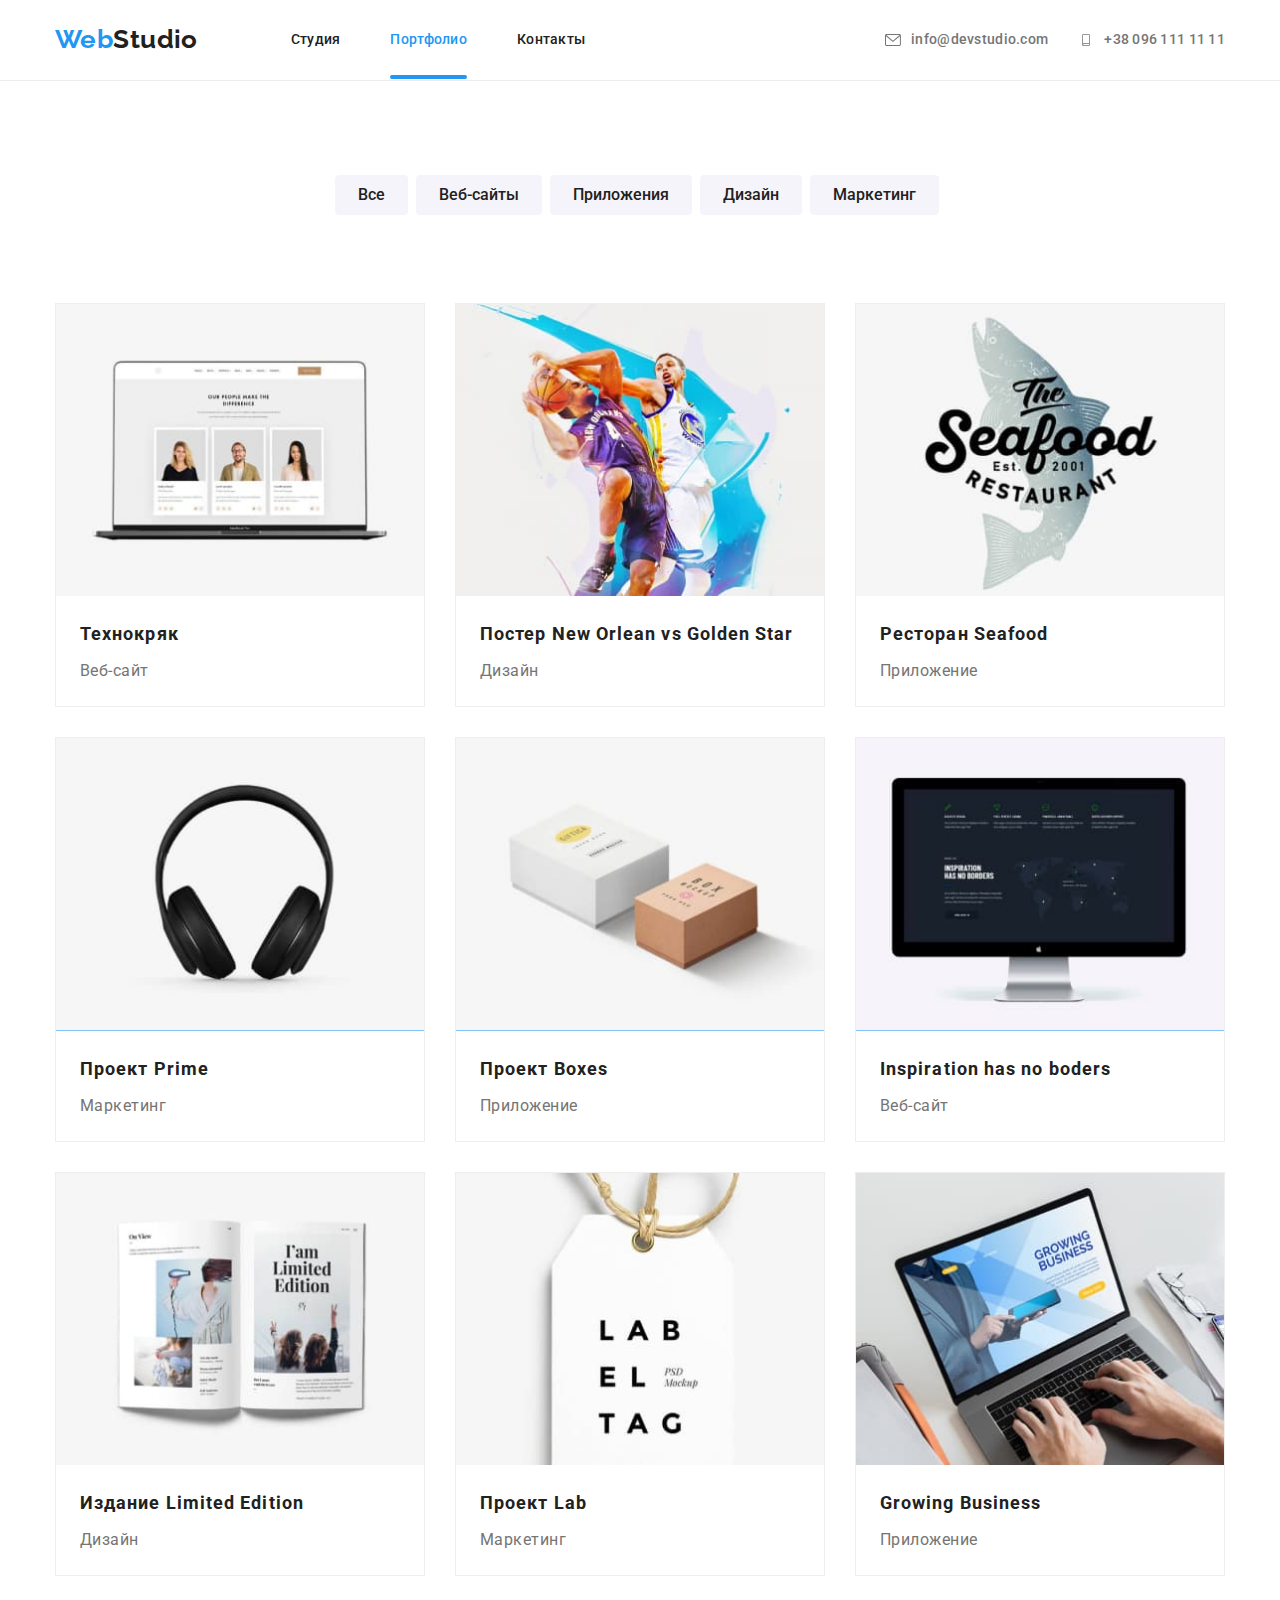
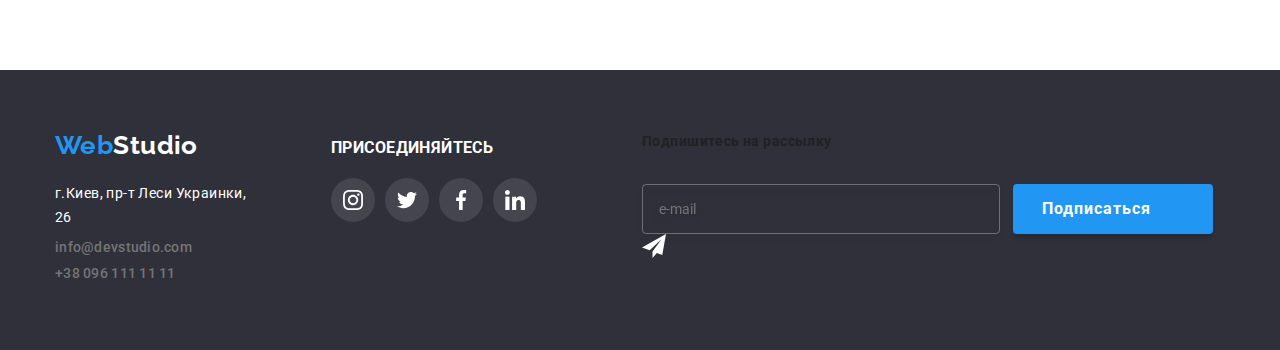
==== portfolio.html @ e8b5f291 "clone hw6" ====
<!DOCTYPE html>
<html lang="en">
<head>
    <meta charset="UTF-8">
    <meta http-equiv="X-UA-Compatible" content="IE=edge">
    <meta name="viewport" content="width=device-width, initial-scale=1.0">
    <title>Portfolio</title>
    <link rel="preconnect" href="https://fonts.gstatic.com">
    <link href="https://fonts.googleapis.com/css2?family=Raleway:wght@700&family=Roboto:wght@400;500;700&display=swap" rel="stylesheet">
    <link rel="stylesheet" href="https://cdnjs.cloudflare.com/ajax/libs/modern-normalize/1.0.0/modern-normalize.min.css">
    <link rel="stylesheet" href="https://cdnjs.cloudflare.com/ajax/libs/animate.css/4.1.1/animate.min.css" />
    <link rel="stylesheet" href="./css/main.css">
</head>
<body>
<header>
    <div class="container header">
        <nav class="header-nav">
            <a href="./index.html" class="logo black">
                <span class="blue">Web</span>Studio
            </a>
            <ul class="page-ref">
                <li>
                    <a href="./index.html" class="page">Студия</a>
                </li>
                <li>
                    <a href="./portfolio.html" class="active page">Портфолио</a>
                </li>
                <li>
                    <a href="/contact" class="page">Контакты</a>
                </li>
            </ul>
        </nav>
        <ul class="contacts">
            <li>
                <a href="mailto:info@devstudio.com" class="mail">
                    <svg class="svg-icon" width="16" height="12">
                        <use href="./images/sprite.svg#icon-envelope"></use>
                    </svg>info@devstudio.com</a>
            </li>
            <li>
                <a href="tel:+380961111111" class="mobile">
                    <svg class="svg-icon" width="10" height="16">
                        <use href="./images/sprite.svg#icon-smartphone"></use>
                    </svg>+38 096 111 11 11</a>
            </li>
        </ul>
    </div>
</header>
<main>
    <section class="portfolio">
        <div class="container">
            <h2 class="visually-hidden">Проекты</h2>
            <ul class="filter-panel">
                <li>
                    <button type="button" class="filter-button">
                        Все
                    </button>
                </li>
                <li>
                    <button type="button" class="filter-button">
                        Веб-сайты
                    </button>
                </li>
                <li>
                    <button type="button" class="filter-button">
                        Приложения
                    </button>
                </li>
                <li>
                    <button type="button" class="filter-button">
                        Дизайн
                    </button>
                </li>
                <li>
                    <button type="button" class="filter-button">
                        Маркетинг
                    </button>
                </li>
            </ul>
            <ul class="projects-list">
                <li class="project-item">
                    <a href="#" class="project-link">
                        <div class="board-hidden">
                            <img src="./images/portfolio-1.jpg" alt="Веб-сайт" width="370">
                            <p class="overlay-block">Технокряк это современная площадка распространения коронавируса. Компании используют эту
                            платформу для цифрового шпионажа и атак на защищённые сервера конкурентов.</p>
                        </div>
                        <h3 class="projects-list-title">Технокряк</h3>
                        <p class="projects-list-type">Веб-сайт</p>
                    </a>
                </li>
                <li class="project-item">
                    <a href="#" class="project-link">
                        <div class="board-hidden">
                            <img src="./images/portfolio-2.jpg" alt="Дизайн" width="370">
                            <p class="overlay-block">Технокряк это современная площадка распространения коронавируса. Компании используют эту 
                            платформу для цифрового шпионажа и атак на защищённые сервера конкурентов.</p>                            
                        </div>
                        <h3 class="projects-list-title">Постер New Orlean vs Golden Star</h3>
                        <p class="projects-list-type">Дизайн</p>
                    </a>
                </li>
                <li class="project-item">
                    <a href="#" class="project-link">
                        <div class="board-hidden">
                            <img src="./images/portfolio-3.jpg" alt="Приложение" width="370">
                            <p class="overlay-block">Технокряк это современная площадка распространения коронавируса. Компании используют эту
                            платформу для цифрового шпионажа и атак на защищённые сервера конкурентов.</p>
                        </div>
                        <h3 class="projects-list-title">Ресторан Seafood</h3>
                        <p class="projects-list-type">Приложение</p>
                    </a>
                </li>
                <li class="project-item">
                    <a href="#" class="project-link">
                        <div class="board-hidden">
                            <img src="./images/portfolio-4.jpg" alt="Маркетинг" width="370">
                            <p class="overlay-block">Технокряк это современная площадка распространения коронавируса. Компании используют эту
                            платформу для цифрового шпионажа и атак на защищённые сервера конкурентов.</p>
                        </div>
                        <h3 class="projects-list-title">Проект Prime</h3>
                        <p class="projects-list-type">Маркетинг</p>
                    </a>
                </li>
                <li class="project-item">
                    <a href="#" class="project-link">
                        <div class="board-hidden">
                            <img src="./images/portfolio-5.jpg" alt="Приложение" width="370">
                            <p class="overlay-block">Технокряк это современная площадка распространения коронавируса. Компании используют эту
                             платформу для цифрового шпионажа и атак на защищённые сервера конкурентов.</p>
                        </div>
                        <h3 class="projects-list-title">Проект Boxes</h3>
                        <p class="projects-list-type">Приложение</p>
                    </a>
                </li> 
                <li class="project-item">
                    <a href="#" class="project-link">
                        <div class="board-hidden">
                            <img src="./images/portfolio-6.jpg" alt="Веб-сайт" width="370">
                            <p class="overlay-block">Технокряк это современная площадка распространения коронавируса. Компании используют эту
                            платформу для цифрового шпионажа и атак на защищённые сервера конкурентов.</p>                                
                        </div>
                        <h3 class="projects-list-title">Inspiration has no boders</h3>
                        <p class="projects-list-type">Веб-сайт</p>
                    </a>
                </li>
                <li class="project-item">
                    <a href="#" class="project-link">
                        <div class="board-hidden">
                            <img src="./images/portfolio-7.jpg" alt="Дизайн" width="370">
                            <p class="overlay-block">Технокряк это современная площадка распространения коронавируса. Компании используют эту
                            платформу для цифрового шпионажа и атак на защищённые сервера конкурентов.</p>                                
                        </div>
                        <h3 class="projects-list-title">Издание Limited Edition</h3>
                        <p class="projects-list-type">Дизайн</p>
                    </a>
                </li>
                <li class="project-item">
                    <a href="#" class="project-link">
                        <div class="board-hidden">
                            <img src="./images/portfolio-8.jpg" alt="Маркетинг" width="370">
                            <p class="overlay-block">Технокряк это современная площадка распространения коронавируса. Компании используют эту
                            платформу для цифрового шпионажа и атак на защищённые сервера конкурентов.</p>                                
                        </div>
                        <h3 class="projects-list-title">Проект Lab</h3>
                        <p class="projects-list-type">Маркетинг</p>
                    </a>
                </li>
                <li class="project-item">
                    <a href="#" class="project-link">
                        <div class="board-hidden">
                            <img src="./images/portfolio-9.jpg" alt="Приложение" width="370">
                            <p class="overlay-block">Технокряк это современная площадка распространения коронавируса. Компании используют эту
                            платформу для цифрового шпионажа и атак на защищённые сервера конкурентов.</p>
                        </div>
                        <h3 class="projects-list-title">Growing Business</h3>
                        <p class="projects-list-type">Приложение</p>
                    </a>
                </li>
            </ul>
        </div>
    </section>
</main>
<!--добро пожаловать в подвал-->
<footer class="footer">
    <div class="container footer-flex">
        <div>
            <a class="logo white" href="./index.html">
                <span class="blue">Web</span><span>Studio</span>
            </a>
            <address class="address">
                <p>г.Киев, пр-т Леси Украинки, 26</p>
            </address>
            <ul class="footer-contacts">
                <li>
                    <a href="mailto:info@devstudio.com" class="mail">info@devstudio.com</a>
                </li>
                <li>
                    <a href="tel:+380961111111" class="mobile">+38 096 111 11 11</a>
                </li>
            </ul>
        </div>
        <div class="connect">
            <h3>Присоединяйтесь</h3>
            <ul class="footer-social-link">
                <li class="social-link">
                    <a href="#" class="icon">
                        <svg width="20px" height="20px">
                            <use href="./images/sprite.svg#icon-instagram"></use>
                        </svg>
                    </a>
                </li>
                <li class="social-link">
                    <a href="#" class="icon">
                        <svg width="20px" height="20px">
                            <use href="./images/sprite.svg#icon-twitter"></use>
                        </svg>
                    </a>
                </li>
                <li class="social-link">
                    <a href="#" class="icon">
                        <svg width="20px" height="20px">
                            <use href="./images/sprite.svg#icon-facebook"></use>
                        </svg>
                    </a>
                </li>
                <li class="social-link">
                    <a href="#" class="icon">
                        <svg width="20px" height="20px">
                            <use href="./images/sprite.svg#icon-linkedin"></use>
                        </svg>
                    </a>
                </li>
            </ul>
        </div>
        <div class="subscribe">
            <b>Подпишитесь на рассылку</b>
            <form action="#" class="footer-subscribe">
                <input type="email" class="mail-footer-input" name="subscription" placeholder="e-mail">
                <button type="submit" class="button mail-footer-btn">Подписаться</button>
                <svg class="plane-icon" width="24" height="24">
                    <use href="./images/sprite.svg#icon-plane"></use>
                </svg>
            </form>
        </div>
    </div>
</footer>
</body>
</html>
---- css/main.css ----
/* Применяем кастомную переменную */
:root {
  --primary-font-color: #212121;
  --secondary-font-color: #757575;
  --accent-color: #2196f3;
  --second-accent-color: #ffffff;
  --hero-background-color: #2f303a;
  --background-color: #f5f4fa;
  --occupation-color: rgba(47, 48, 58, 0.8);
  --secondary-backround-color: #2f303a;
  --card-shadow: 0px 2px 1px rgba(0, 0, 0, 0.2), 0px 1px 1px rgba(0, 0, 0, 0.14),
    0px 1px 3px rgba(0, 0, 0, 0.12);
  --overlay-background: rgba(33, 150, 243, 0.9);
  --trans-duration: 250ms;
  --cubik: cubic-bezier(0.4, 0, 0.2, 1);
  --modal-bgc: rgba(0, 0, 0, 0.2);
  --hidden-bgc: rgba(33, 150, 243, 0.9);
}
/* отображаем картинки блоками */
img {
  display: block;
  max-width: 100%;
  height: auto;
}
body {
  font-family: 'Roboto', sans-serif;
  font-weight: 400;
  letter-spacing: 0.03em;
  font-size: 14px;
  line-height: 1.71;
  color: var(--primary-font-color);
  margin: 0px;
}
/* Убираем точки элементов списка */
ul {
  list-style-type: none;
  padding: 0;
  margin: 0;
}
/* убираем подчеркивание ссылок */
a,
a:visited {
  text-decoration: none;
}
h1 {
  margin: 0;
  font-weight: 900;
  font-size: 44px;
  line-height: 1.36;
  letter-spacing: 0.06em;
  text-align: center;
  color: #ffffff;
  text-transform: uppercase;
}
/* задаём основные параметры которые не были унаследованны */
h2 {
  font-size: 36px;
  line-height: 1.16;
  font-weight: 700;
  text-align: center;
  margin: 0;
}
/* убераем маржин для заголовка 3 уровня */
h3 {
  margin: 0;
}
h3 p {
  font-style: normal;
  font-weight: normal;
  font-size: 14px;
  line-height: 1.7;
  color: var(--secondary-font-color);
  letter-spacing: 0.03em;
}
/* Прячем псевдо заголовки */
.visually-hidden {
  position: absolute !important;
  clip: rect(1px 1px 1px 1px); /* IE6, IE7 */
  clip: rect(1px, 1px, 1px, 1px);
  padding: 0 !important;
  border: 0 !important;
  height: 1px !important;
  width: 1px !important;
  overflow: hidden;
}
/* размер основного контейнера на всех секциях */
.container {
  width: 1200px;
  padding-left: 15px;
  padding-right: 15px;
  margin-left: auto;
  margin-right: auto;
}
header {
  border-bottom: 1px solid #ececec;
}
.header {
  display: flex;
  align-items: center;
}
.header-nav {
  display: flex;
  align-items: center;
}
.header-nav .page {
  position: relative;
  transition-timing-function: var(--cubik);
  transition-duration: var(--trans-duration);
}
.header-nav .active.page::after {
  content: '';
  position: absolute;
  background-color: var(--accent-color);
  width: 100%;
  height: 4px;
  border-radius: 2px;
  bottom: 0;
  left: 0;
}
.logo {
  font-family: 'Raleway', sans-serif;
  font-weight: 700;
  font-size: 26px;
  line-height: 1.19;
  padding-top: 24px;
  padding-bottom: 25px;
}
.black {
  color: var(--primary-font-color);
}
.white {
  color: var(--second-accent-color);
}
.blue {
  color: var(--accent-color);
}
.logo.black {
  margin-right: 93px;
}
.page-ref {
  display: flex;
}
.page-ref li:not(:last-child) {
  margin-right: 50px;
}
.page:focus {
  outline: none;
  color: var(--accent-color);
}
/* Нашим ссылкам задаём верхний и нижний отступ */
.page {
  color: var(--primary-font-color);
  padding-top: 32px;
  padding-bottom: 32px;
}
.page-ref,
a:visited {
  letter-spacing: 0.02em;
  line-height: 1.14;
  font-weight: 500;
}
/* меняем цвет ссылок и контактов при наведении курсора */
.page-ref a:hover,
.mail:hover,
.mobile:hover {
  color: var(--accent-color);
}
/* Располагаем информацию блока контактов горизонтально */
.contacts {
  display: flex;
  margin-left: auto;
}
.contacts li:last-child {
  margin-left: 30px;
}
.mail,
.mobile {
  display: flex;
  align-items: center;
  letter-spacing: 0.02em;
  line-height: 1.2;
  font-weight: 500;
  color: var(--secondary-font-color);
  transition-property: color;
  transition-timing-function: var(--cubik);
  transition-duration: var(--trans-duration);
}
.svg-icon {
  transition-property: fill;
  transition-timing-function: var(--cubik);
  transition-duration: var(--trans-duration);
}
/*подсвечиваем цветом активную страницу*/
.active.page {
  color: var(--accent-color);
}
/*Блок Герой - он такой! Кто мерял - тот знает*/
.hero {
  display: flex;
  flex-direction: column;
  align-items: center;
  justify-content: center;
  text-align: center;
  max-width: 1600px;
  height: 600px;
  margin: 0 auto;
  background-color: var(--hero-background-color);
  background-position: center;
  background-size: cover;
  background-image: linear-gradient(
      rgba(47, 48, 58, 0.4),
      rgba(47, 48, 58, 0.4)
    ),
    url(../images/hero.jpg);
}
/*Геройская кнопка*/
.button,
.button:focus {
  width: 200px;
  height: 50px;
  border: 1px solid var(--accent-color);
  background-color: var(--accent-color);
  letter-spacing: 0.06em;
  line-height: 1.87;
  font-size: 16px;
  font-family: 'Roboto', sans-serif;
  color: var(--second-accent-color);
  font-weight: 700;
  outline: none;
  cursor: pointer;
  margin-top: 30px;
  border-radius: 4px;
}
.wrapper {
  width: 696px;
  margin: 0 auto;
}
/*задаём ключевые параметры блоку превосходств*/
.advantages {
  line-height: 1.1;
  letter-spacing: 0.03em;
  padding-top: 94px;
  padding-bottom: 94px;
}
.advantages ul {
  display: flex;
  justify-content: space-between;
}
.advantages li:last-child {
  margin-right: 0;
}
/*задаем ширину пунктам преимуществ*/
.advantages li {
  width: 270px;
}
.advantages h3 {
  font-size: 14px;
  line-height: 1.14;
  font-weight: 700;
  text-transform: uppercase;
  color: var(--primary-font-color);
}
.advantages,
.group p {
  line-height: 1.7;
  color: var(--secondary-font-color);
}
.svg-advantages {
  width: 270px;
  height: 120px;
  background-color: var(--background-color);
  margin-bottom: 30px;
  display: flex;
  justify-content: center;
  align-items: center;
  border-radius: 4px;
}
/* секция Occupation */
.occupation {
  padding-bottom: 94px;
}

.occupation-title {
  margin-bottom: 50px;
}
.occupation-list {
  display: flex;
  justify-content: space-between;
}
.occupation-list {
  position: relative;
}
.occupation-list p {
  position: absolute;
  bottom: 0;
  width: 370px;
  background-color: rgba(47, 48, 58, 0.8);
  padding-top: 27px;
  padding-bottom: 27px;
  margin: 0;
  text-transform: uppercase;
  font-weight: 700;
  font-size: 14px;
  line-height: 16px;
  text-align: center;
  letter-spacing: 0.03em;
  color: #ffffff;
}
/* блок Group */
.group {
  background-color: var(--background-color);
  display: flex;
  padding-top: 94px;
  padding-bottom: 94px;
}
.employee-list {
  display: flex;
  justify-content: space-between;
}
.employee-list li:last-child {
  margin-right: 0;
}
.employee-card {
  padding-top: 30px;
  padding-bottom: 30px;
}
.group h2 {
  margin-bottom: 50px;
}
.employee-list > li {
  background-color: #ffffff;
  width: 270px;
  box-shadow: var(--card-shadow);
  border-radius: 0px 0px 4px 4px;
  text-align: center;
}

/* Наши пользователи */
.customers-title {
  margin-bottom: 50px;
}
.customers-list {
  display: flex;
  justify-content: center;
  align-items: center;
  padding-bottom: 94px;
}
.customers-list li {
  width: 170px;
  height: 90px;
  margin-right: 30px;
}
.customers-list li:last-child {
  margin-right: 0;
}
.customers-list a {
  border: 1px solid #afb1b8;
  border-radius: 4px;
  margin-right: 30px;
  display: flex;
  width: 100%;
  height: 90px;
  justify-content: center;
  align-items: center;
}
.customers {
  padding-top: 94px;
}
.customers-link {
  transition-property: border;
  transition-timing-function: var(--cubik);
  transition-duration: var(--trans-duration);
}
.icon-company {
  transition-property: fill;
  transition-timing-function: var(--cubik);
  transition-duration: var(--trans-duration);
}
.customers-link svg {
  height: 45px;
  fill: #afb1b8;
}
.customers-link:hover {
  border: 1px solid var(--accent-color);
}
.customers-link:hover svg {
  fill: var(--accent-color);
}
.customers-link:focus {
  outline: none;
  border: 1px solid var(--accent-color);
}
.customers-link:focus svg {
  fill: var(--accent-color);
}
/* Страница Portfolio */
.portfolio {
  display: flex;
  padding-bottom: 94px;
  padding-top: 94px;
}
.filter-panel {
  display: flex;
  justify-content: centere;
  margin-left: 280px;
  padding-bottom: 88px;
}
.filter-panel button {
  font-family: 'Roboto', sans-serif;
  font-weight: 500;
  font-size: 16px;
  line-height: 1.63;
  background-color: var(--background-color);
  color: var(--primary-font-color);
  padding: 6px 22px;
  border-radius: 4px;
  border: 1px solid #f5f4fa;
  transition-property: color;
  transition-duration: var(--trans-duration);
  transition-timing-function: var(--cubik);
}
.filter-panel button:hover {
  background-color: var(--accent-color);
  border-color: transparent;
  color: var(--second-accent-color);
  cursor: pointer;
  box-shadow: 0px 3px 1px rgba(0, 0, 0, 0.1), 0px 1px 2px rgba(0, 0, 0, 0.08),
    0px 2px 2px rgba(0, 0, 0, 0.12);
}
.filter-panel button:focus {
  background-color: var(--accent-color);
  color: var(--second-accent-color);
  outline: none;
  box-shadow: 0px 3px 1px rgba(0, 0, 0, 0.1), 0px 1px 2px rgba(0, 0, 0, 0.08),
    0px 2px 2px rgba(0, 0, 0, 0.12);
}
.filter-panel li {
  margin-right: 8px;
}
.filter-panel li:last-child {
  margin-right: 0px;
}
.project-link li {
  width: 370px;
  border: 1px solid #eeeeee;
  margin-left: 30px;
  margin-top: 30px;
}
.project-link {
  font-size: 18px;
  line-height: 2;
  letter-spacing: 0.06em;
  color: var(--primary-font-color);
}
.projects-list {
  display: flex;
  flex-wrap: wrap;
  margin-left: -30px;
  margin-top: -30px;
}
.projects-list li {
  width: 370px;
  border: 1px solid #eeeeee;
  margin-left: 30px;
  margin-top: 30px;
}
.projects-list h3 {
  font-weight: 700;
  font-size: 18px;
  letter-spacing: 0.06em;
  line-height: 2;
  text-align: left;
  color: var(--primary-font-color);
  margin-top: 20px;
  margin-left: 24px;
  margin-bottom: 4px;
}
.projects-list-type {
  font-size: 16px;
  line-height: 1.87;
  letter-spacing: 0.03em;
  color: var(--secondary-font-color);
  margin-top: 4px;
  margin-left: 24px;
  margin-bottom: 20px;
}
.project-link {
  display: inline-block;
}
.project-link:focus .overlay-block {
  outline-color: var(--accent-color);
  box-shadow: 0px 1px 1px rgb(0 0 0 / 12%), 0px 4px 4px rgb(0 0 0 / 6%),
    1px 4px 6px rgb(0 0 0 / 16%);
  transform: translateY(0%);
  transition: transform 250ms cubic-bezier(0.4, 0, 0.2, 1);
}
.project-link:hover .overlay-block {
  box-shadow: 0px 1px 1px rgb(0 0 0 / 12%), 0px 4px 4px rgb(0 0 0 / 6%),
    1px 4px 6px rgb(0 0 0 / 16%);
  transform: translateY(0%);
  transition: transform 250ms cubic-bezier(0.4, 0, 0.2, 1);
}
.board-hidden {
  position: relative;
  overflow: hidden;
}
.overlay-block {
  position: absolute;
  top: 0;
  left: 0;
  height: 100%;
  background-color: var(--overlay-background);
  font-size: 18px;
  line-height: 1.56;
  letter-spacing: 0.03em;
  padding: 63px 24px;
  margin: 0;
  color: #ffffff;
  transform: translateY(100%);
}
/* блок footer */
footer {
  background-color: var(--hero-background-color);
  padding-top: 60px;
  padding-bottom: 60px;
}
.logo.white {
  display: inline-block;
  padding-top: 0;
  padding-bottom: 0;
}
/*отменяем интерполяцию*/
.address {
  font-style: normal;
  color: var(--second-accent-color);
}
.address p {
  margin-top: 20px;
  margin-bottom: 9px;
}
.footer-contacts li:not(last-child) {
  margin-bottom: 9px;
}
.contacts a {
  font-weight: 500;
  line-height: 1.1;
  color: var(--secondary-font-color);
}

/* social stylesheet */
.group-social {
  margin-top: 16px;
  display: flex;
  border-radius: 50%;
  padding-left: 32px;
  padding-right: 32px;
  justify-content: space-between;
}
.social-link {
  width: 44px;
  height: 44px;
  display: flex;
  justify-content: center;
  align-items: center;
  border-radius: 50%;
  transition-property: var(--background-color);
  transition-duration: var(--trans-duration);
  transition-timing-function: var(--cubik);
}
.social-link a {
  width: 100%;
  display: flex;
  justify-content: center;
  align-items: center;
  margin: auto;
  border-radius: 50%;
  height: 100%;
}
.icon {
  display: flex;
  justify-content: center;
  align-items: center;
  width: 100%;
  height: 100%;
}
.social-link svg {
  fill: #afb1b8;
  transition-property: fill;
  transition-duration: var(--trans-duration);
}
.social-link:hover {
  background-color: var(--accent-color);
}
.social-link:hover svg {
  fill: #ffffff;
}
.icon:focus {
  background-color: var(--accent-color);
}
.icon:focus svg {
  fill: #ffffff;
}
.mail svg {
  width: 16px;
  height: 12px;
  fill: var(--secondary-font-color);
  margin-right: 10px;
  transition-property: fill;
  transition-timing-function: var(--cubik);
  transition-duration: var(--trans-duration);
}
.mail:hover svg {
  fill: var(--accent-color);
}
.mail:focus {
  outline: none;
  color: var(--accent-color);
}
.mail:focus svg {
  fill: var(--accent-color);
}
.mobile svg {
  width: 16px;
  height: 12px;
  fill: var(--secondary-font-color);
  margin-right: 10px;
  transition-property: fill;
  transition-timing-function: var(--cubik);
  transition-duration: var(--trans-duration);
}
.mobile:hover svg {
  fill: var(--accent-color);
}
.mobile:focus {
  outline: none;
  color: var(--accent-color);
}
.mobile:focus svg {
  fill: var(--accent-color);
}

.footer-flex {
  display: flex;
}
.connect {
  margin-left: 70px;
  text-transform: uppercase;
  color: #ffffff;
  font-size: 14px;
  line-height: 1.14;
  letter-spacing: 0.03em;
  padding-top: 9px;
}
.connect h3 {
  margin-bottom: 20px;
}
.footer-social-link {
  display: flex;
}
.footer-social-link li {
  margin-right: 10px;
}
.footer-social-link a {
  background-color: rgba(255, 255, 255, 0.1);
}
.footer-social-link svg {
  fill: #ffffff;
}
.mail-footer-input {
  width: 358px;
  height: 50px;
  color: var(--second-accent-color);
  border: 1px solid rgba(255, 255, 255, 0.3);
  filter: drop-shadow(0px 4px 4px rgba(0, 0, 0, 0.15));
  border-radius: 4px;
  background-color: transparent;
  padding: 15px 0 15px 16px;
}
.footer-subscribe {
  padding: 0;
}
.subscribe {
  margin-left: 95px;
}
.subscribe h3 {
  font-weight: bold;
  font-size: 14px;
  line-height: 16px;
  letter-spacing: 0.03em;
  text-transform: uppercase;
  color: #ffffff;
  padding-top: 9px;
  padding-bottom: 20px;
}
.mail-footer-btn {
  width: 200px;
  height: 50px;
  background: #2196f3;
  box-shadow: 0px 4px 4px rgba(0, 0, 0, 0.15);
  border-radius: 4px;
  border: none;
  outline: none;
  font-weight: bold;
  font-size: 16px;
  line-height: 1.87;
  text-align: left;
  letter-spacing: 0.06em;
  color: #ffffff;
  position: relative;
  padding-left: 29px;
  margin-left: 10px;
}
.mail-footer-btn svg {
  position: absolute;
  width: 24px;
  height: 24px;
  fill: #ffffff;
  margin-left: 10px;
  margin-top: 3px;
}
.backdrop {
  position: fixed;
  top: 0;
  bottom: 0;
  width: 100vw;
  height: 100vh;
  background-color: rgba(0, 0, 0, 0.2);
  transition: opacity 250ms cubic-bezier(0.4, 0, 0.2, 1);
}
.modal-screen {
  position: absolute;
  width: 528px;
  height: 580px;
  background-color: #ffffff;
  top: 50%;
  left: 50%;
  transform: translate(-50%, -50%);
  box-shadow: 0 1px 3px rgba(0, 0, 0, 0.12), 0 1px 1px rgba(0, 0, 0, 0.14),
    0 2px 1px rgba(0, 0, 0, 0.2);
  border-radius: 4px;
  padding: 40px;
}
.close-btn {
  position: absolute;
  top: 8px;
  right: 8px;
  width: 30px;
  height: 30px;
  background: transparent;
  border-radius: 50%;
  border: 1px, solid, rgba(o, 0, 0, 0.1);
}
.is-hidden {
  opacity: 0;
  visibility: hidden;
  pointer-events: none;
}
.close-btn:focus {
  outline: none;
}
.modal-form {
  display: flex;
  flex-direction: column;
}
.modal-form-field {
  position: relative;
}
.modal-form-input {
  width: 100%;
  height: 40px;
  border: 1px solid rgba(33, 33, 33, 0.2);
  border-radius: 4px;
  padding-left: 42px;
  transition: border-color 250ms linear;
}
.modal-form-input:focus {
  outline: none;
  border-color: var(--accent-color);
}
.modal-form-input:focus + .modal-form-icon {
  fill: var(--accent-color);
}
.icon-input {
  position: relative;
}
.modal-form-icon {
  position: absolute;
  top: 0;
  left: 0;
  width: 18px;
  height: 18px;
  margin-top: 14px;
  margin-bottom: 14px;
  margin-left: 15px;
  transition: background-color 250ms linear;
}
.modal-form-message {
  width: 100%;
  height: 120px;
  border: 1px solid rgba(33, 33, 33, 0.2);
  border-radius: 4px;
  padding: 12px 16px;
  resize: none;
  transition: 250ms border-color cubic-bezier(0.4, 0, 0.2, 1);
}
.modal-form-message::placeholder {
  color: rgba(117, 117, 117, 0.5);
}
.modal-form-message:focus {
  outline: none;
  border: 1px solid var(--accent-color);
}
.check-label {
  display: flex;
  align-items: center;
}
.check-label::before {
  display: block;
  content: '';
  width: 16px;
  height: 16px;
  border: 1px solid #000000;
  cursor: pointer;
  margin-right: 8px;
}
.modal-form-term:checked + .check-label::before {
  background-image: url('../images/icon\ check.svg');
  background-position: center;
}
.modal-form-term:focus + .check-label::before {
  box-shadow: 0 0 0 2px var(--accent-color);
}
.modal-form-btn {
  width: 200px;
  height: 50px;
  background: #2196f3;
  box-shadow: 0px 4px 4px rgba(0, 0, 0, 0.15);
  border-radius: 4px;
  color: white;
  border: none;
  text-align: center;
  margin: 0 auto;
  display: block;
}

.modal-form-btn:hover,
.modal-form-btn:focus {
  outline: none;
  background-color: var(--accent-color);
  color: #ffffff;
}
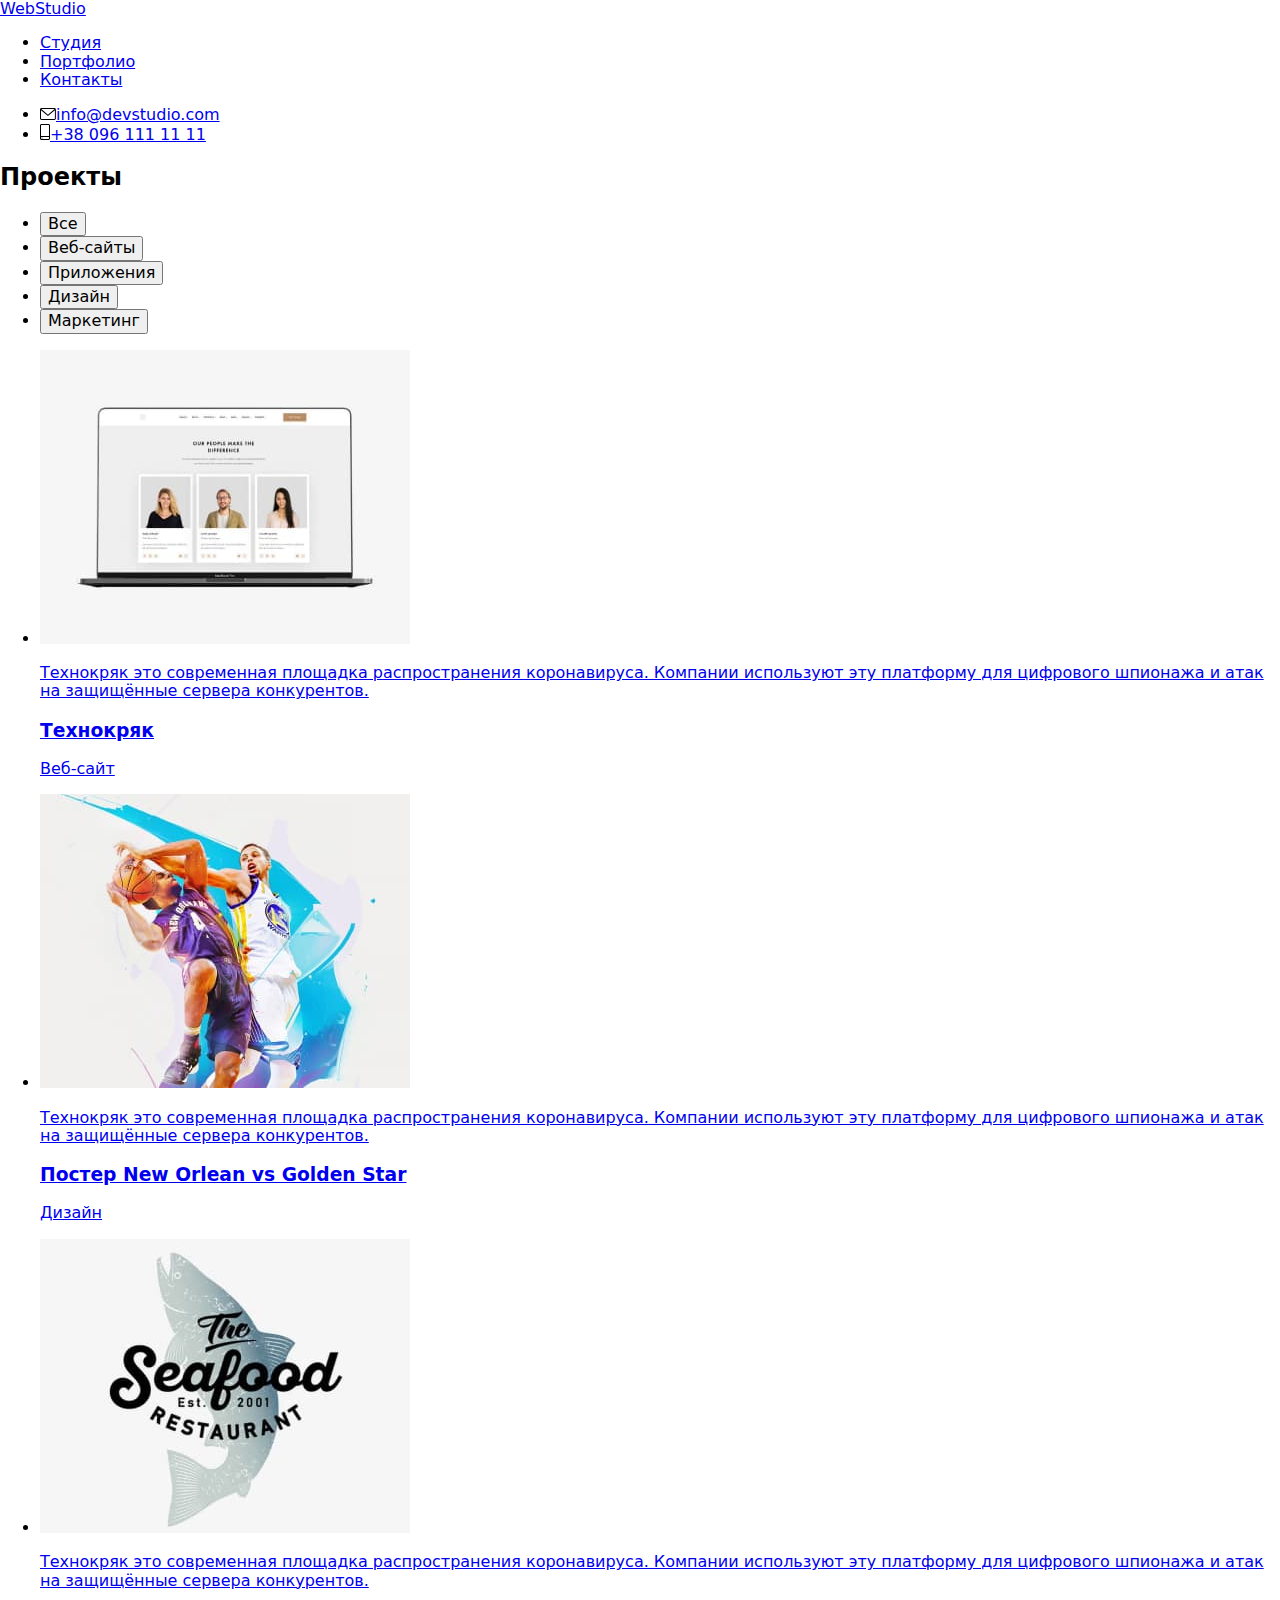
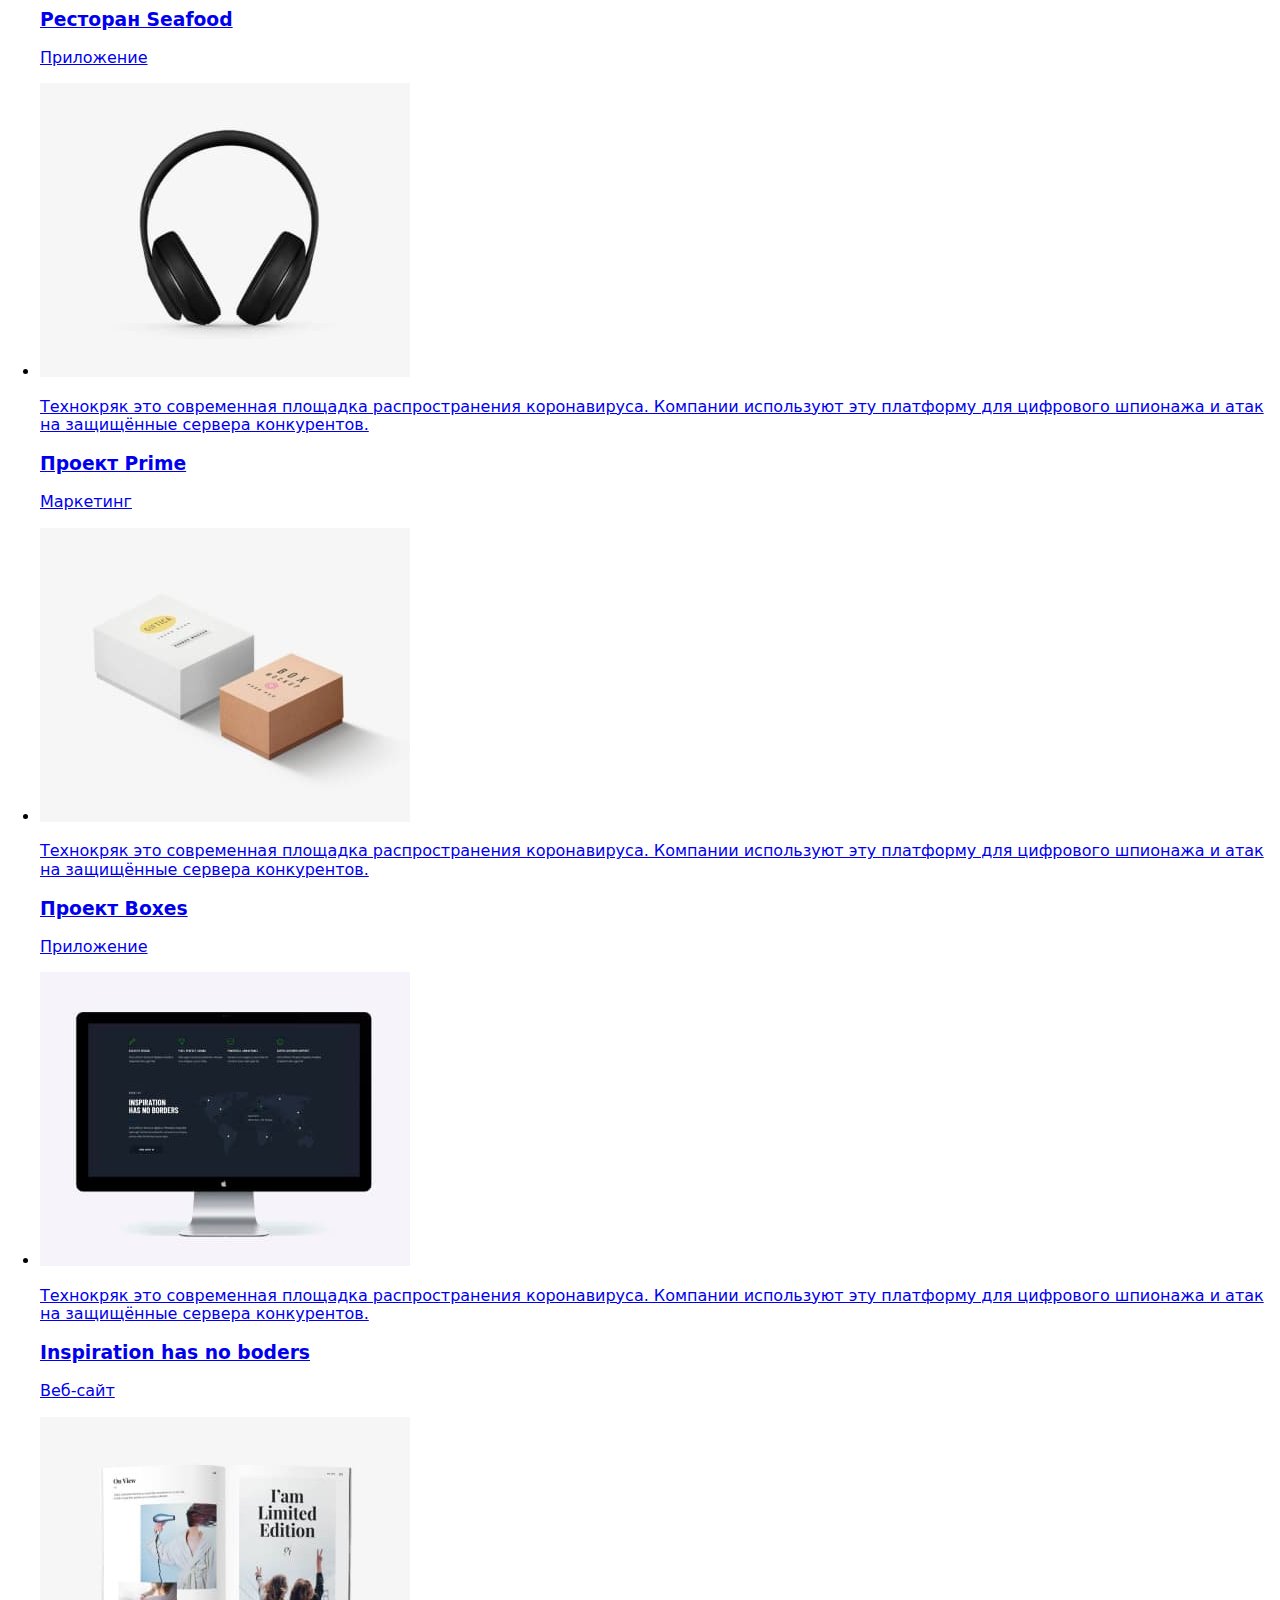
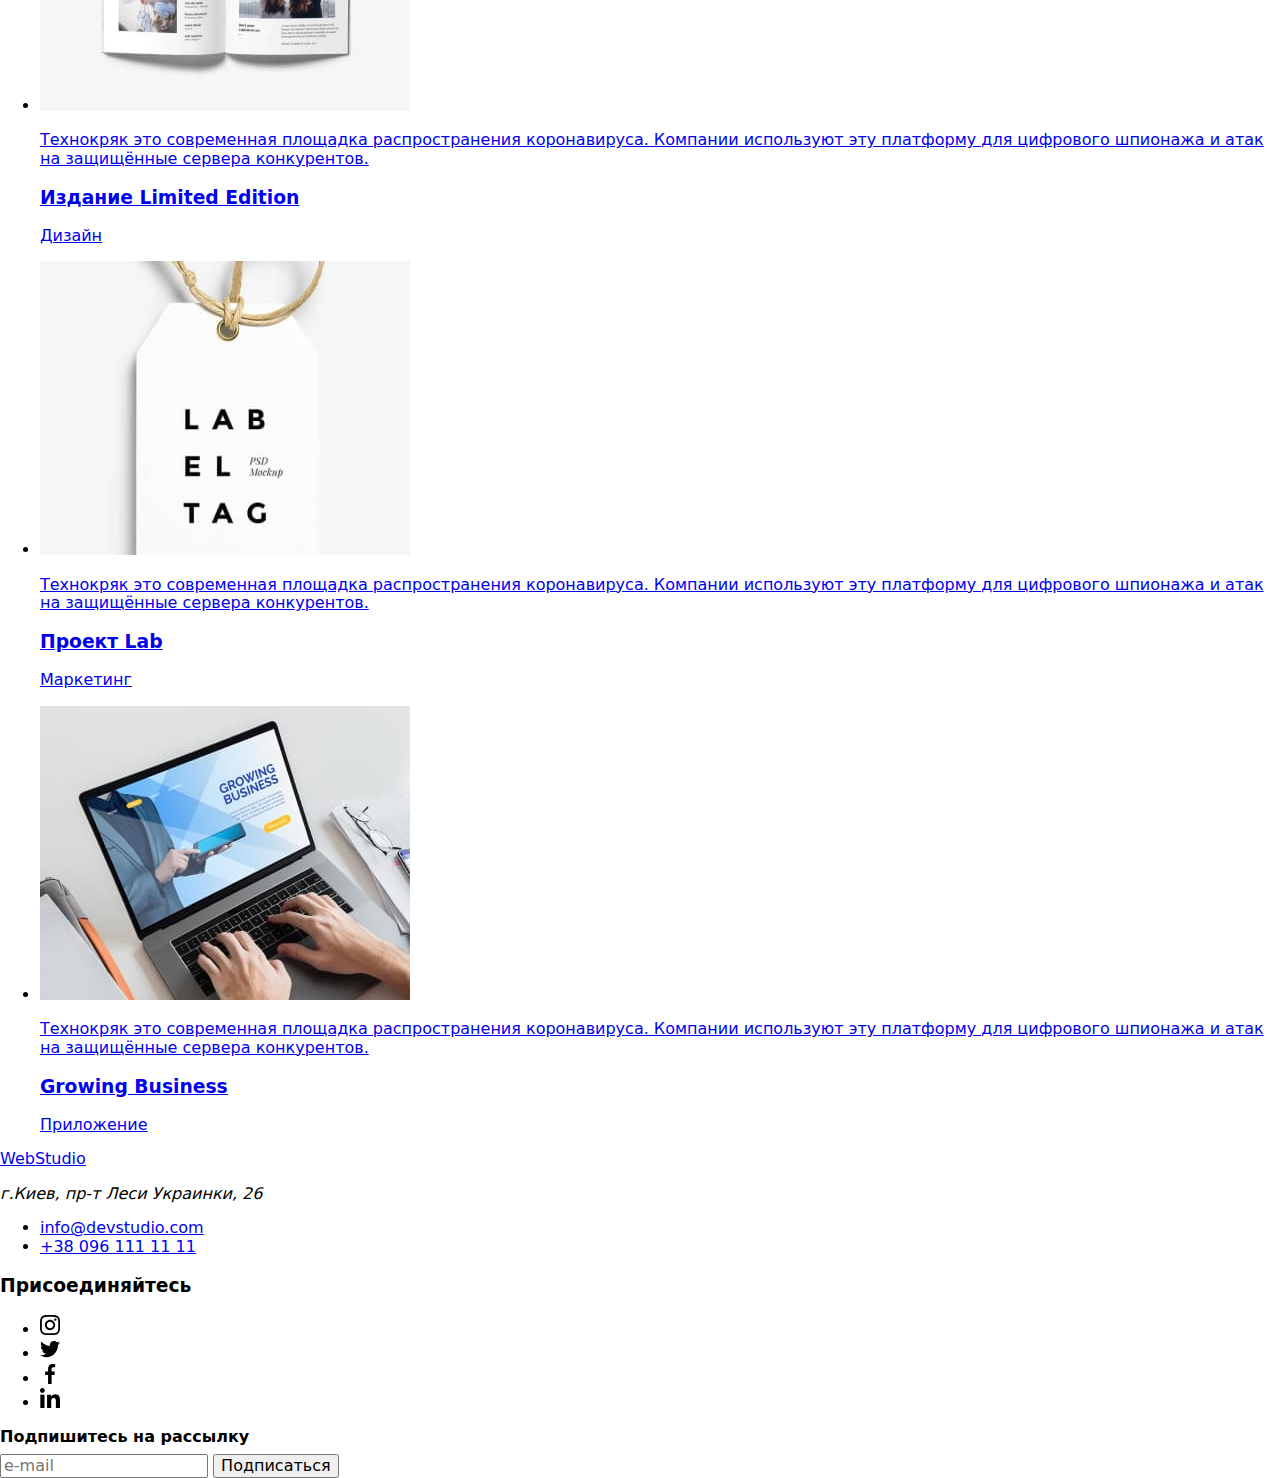
==== commit 9a925d0d: "cut for pieces" ====
--- a/portfolio.html
+++ b/portfolio.html
@@ -15,8 +15,8 @@
 <header>
     <div class="container header">
         <nav class="header-nav">
-            <a href="./index.html" class="logo black">
-                <span class="blue">Web</span>Studio
+            <a href="./index.html" class="logo logo-header">
+                <span class="logo-blue">Web</span>Studio
             </a>
             <ul class="page-ref">
                 <li>
@@ -185,8 +185,8 @@
 <footer class="footer">
     <div class="container footer-flex">
         <div>
-            <a class="logo white" href="./index.html">
-                <span class="blue">Web</span><span>Studio</span>
+            <a class="logo logo-footer" href="./index.html">
+                <span class="logo-blue">Web</span><span>Studio</span>
             </a>
             <address class="address">
                 <p>г.Киев, пр-т Леси Украинки, 26</p>
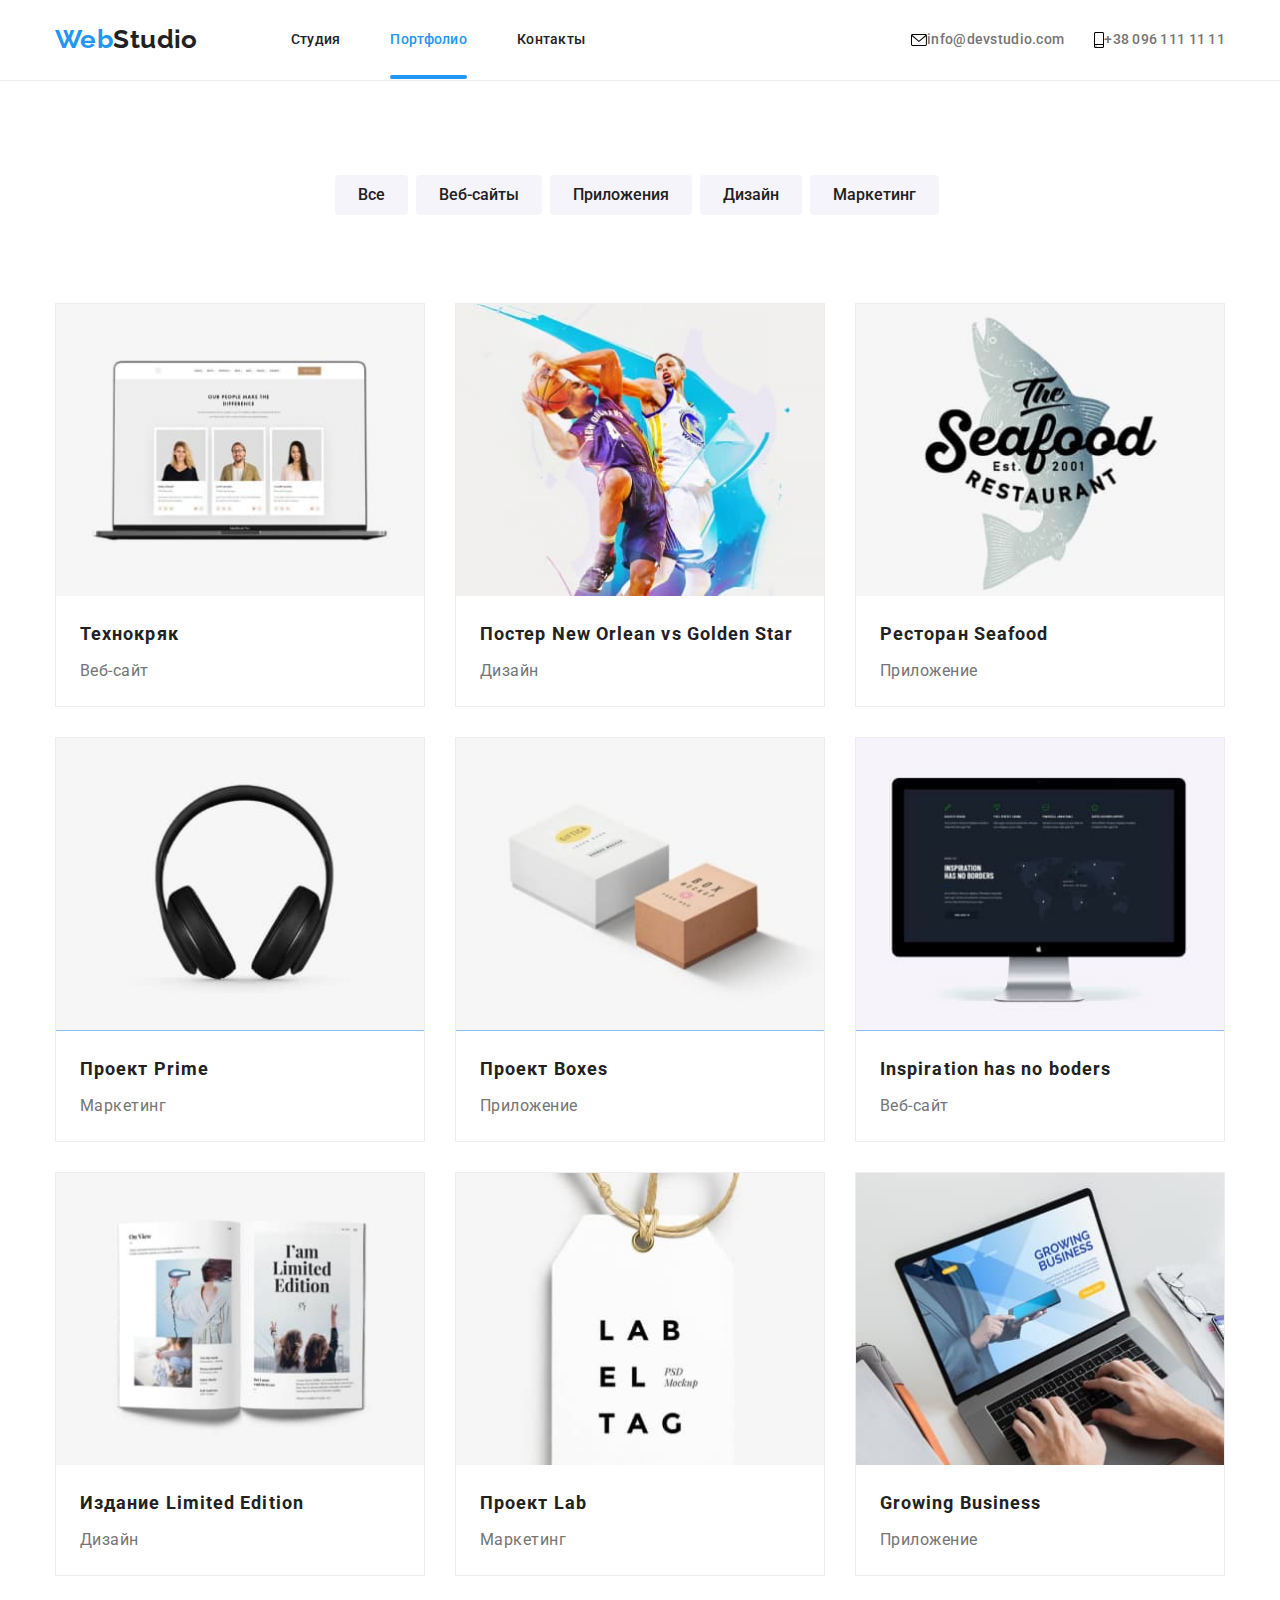
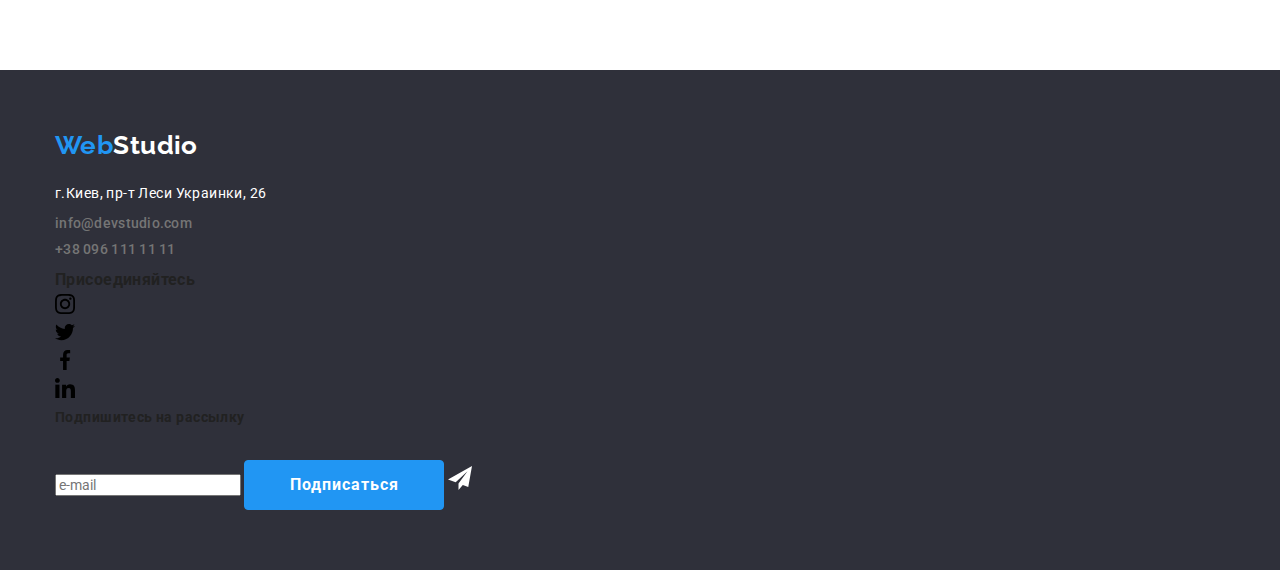
==== commit 2d14a0bc: "correct settings" ====
--- a/portfolio.html
+++ b/portfolio.html
@@ -1,249 +1,380 @@
 <!DOCTYPE html>
 <html lang="en">
-<head>
-    <meta charset="UTF-8">
-    <meta http-equiv="X-UA-Compatible" content="IE=edge">
-    <meta name="viewport" content="width=device-width, initial-scale=1.0">
-    <title>Portfolio</title>
-    <link rel="preconnect" href="https://fonts.gstatic.com">
-    <link href="https://fonts.googleapis.com/css2?family=Raleway:wght@700&family=Roboto:wght@400;500;700&display=swap" rel="stylesheet">
-    <link rel="stylesheet" href="https://cdnjs.cloudflare.com/ajax/libs/modern-normalize/1.0.0/modern-normalize.min.css">
-    <link rel="stylesheet" href="https://cdnjs.cloudflare.com/ajax/libs/animate.css/4.1.1/animate.min.css" />
-    <link rel="stylesheet" href="./css/main.css">
-</head>
-<body>
-<header>
-    <div class="container header">
-        <nav class="header-nav">
-            <a href="./index.html" class="logo logo-header">
-                <span class="logo-blue">Web</span>Studio
-            </a>
-            <ul class="page-ref">
-                <li>
-                    <a href="./index.html" class="page">Студия</a>
-                </li>
-                <li>
-                    <a href="./portfolio.html" class="active page">Портфолио</a>
-                </li>
-                <li>
-                    <a href="/contact" class="page">Контакты</a>
-                </li>
-            </ul>
-        </nav>
-        <ul class="contacts">
-            <li>
-                <a href="mailto:info@devstudio.com" class="mail">
-                    <svg class="svg-icon" width="16" height="12">
-                        <use href="./images/sprite.svg#icon-envelope"></use>
-                    </svg>info@devstudio.com</a>
-            </li>
-            <li>
-                <a href="tel:+380961111111" class="mobile">
-                    <svg class="svg-icon" width="10" height="16">
-                        <use href="./images/sprite.svg#icon-smartphone"></use>
-                    </svg>+38 096 111 11 11</a>
-            </li>
-        </ul>
-    </div>
-</header>
-<main>
-    <section class="portfolio">
-        <div class="container">
-            <h2 class="visually-hidden">Проекты</h2>
-            <ul class="filter-panel">
-                <li>
-                    <button type="button" class="filter-button">
-                        Все
-                    </button>
-                </li>
-                <li>
-                    <button type="button" class="filter-button">
-                        Веб-сайты
-                    </button>
-                </li>
-                <li>
-                    <button type="button" class="filter-button">
-                        Приложения
-                    </button>
-                </li>
-                <li>
-                    <button type="button" class="filter-button">
-                        Дизайн
-                    </button>
-                </li>
-                <li>
-                    <button type="button" class="filter-button">
-                        Маркетинг
-                    </button>
-                </li>
-            </ul>
-            <ul class="projects-list">
-                <li class="project-item">
-                    <a href="#" class="project-link">
-                        <div class="board-hidden">
-                            <img src="./images/portfolio-1.jpg" alt="Веб-сайт" width="370">
-                            <p class="overlay-block">Технокряк это современная площадка распространения коронавируса. Компании используют эту
-                            платформу для цифрового шпионажа и атак на защищённые сервера конкурентов.</p>
-                        </div>
-                        <h3 class="projects-list-title">Технокряк</h3>
-                        <p class="projects-list-type">Веб-сайт</p>
+    <head>
+        <meta charset="UTF-8" />
+        <meta http-equiv="X-UA-Compatible" content="IE=edge" />
+        <meta name="viewport" content="width=device-width, initial-scale=1.0" />
+        <title>Portfolio</title>
+        <link rel="preconnect" href="https://fonts.gstatic.com" />
+        <link
+            href="https://fonts.googleapis.com/css2?family=Raleway:wght@700&family=Roboto:wght@400;500;700&display=swap"
+            rel="stylesheet"
+        />
+        <link
+            rel="stylesheet"
+            href="https://cdnjs.cloudflare.com/ajax/libs/modern-normalize/1.0.0/modern-normalize.min.css"
+        />
+        <link
+            rel="stylesheet"
+            href="https://cdnjs.cloudflare.com/ajax/libs/animate.css/4.1.1/animate.min.css"
+        />
+        <link rel="stylesheet" href="./css/main.css" />
+    </head>
+    <body>
+        <header>
+            <div class="container header">
+                <nav class="header-nav">
+                    <a href="./index.html" class="logo logo-header">
+                        <span class="logo-blue">Web</span>Studio
                     </a>
-                </li>
-                <li class="project-item">
-                    <a href="#" class="project-link">
-                        <div class="board-hidden">
-                            <img src="./images/portfolio-2.jpg" alt="Дизайн" width="370">
-                            <p class="overlay-block">Технокряк это современная площадка распространения коронавируса. Компании используют эту 
-                            платформу для цифрового шпионажа и атак на защищённые сервера конкурентов.</p>                            
-                        </div>
-                        <h3 class="projects-list-title">Постер New Orlean vs Golden Star</h3>
-                        <p class="projects-list-type">Дизайн</p>
+                    <ul class="page-ref">
+                        <li>
+                            <a href="./index.html" class="page">Студия</a>
+                        </li>
+                        <li>
+                            <a href="./portfolio.html" class="active page"
+                                >Портфолио</a
+                            >
+                        </li>
+                        <li>
+                            <a href="/contact" class="page">Контакты</a>
+                        </li>
+                    </ul>
+                </nav>
+                <ul class="contacts">
+                    <li>
+                        <a href="mailto:info@devstudio.com" class="mail">
+                            <svg class="svg-icon" width="16" height="12">
+                                <use
+                                    href="./images/sprite.svg#icon-envelope"
+                                ></use></svg
+                            >info@devstudio.com</a
+                        >
+                    </li>
+                    <li>
+                        <a href="tel:+380961111111" class="mobile">
+                            <svg class="svg-icon" width="10" height="16">
+                                <use
+                                    href="./images/sprite.svg#icon-smartphone"
+                                ></use></svg
+                            >+38 096 111 11 11</a
+                        >
+                    </li>
+                </ul>
+            </div>
+        </header>
+        <main>
+            <section class="portfolio">
+                <div class="container">
+                    <h2 class="visually-hidden">Проекты</h2>
+                    <ul class="filter-panel">
+                        <li>
+                            <button type="button" class="filter-button">
+                                Все
+                            </button>
+                        </li>
+                        <li>
+                            <button type="button" class="filter-button">
+                                Веб-сайты
+                            </button>
+                        </li>
+                        <li>
+                            <button type="button" class="filter-button">
+                                Приложения
+                            </button>
+                        </li>
+                        <li>
+                            <button type="button" class="filter-button">
+                                Дизайн
+                            </button>
+                        </li>
+                        <li>
+                            <button type="button" class="filter-button">
+                                Маркетинг
+                            </button>
+                        </li>
+                    </ul>
+                    <ul class="projects-list">
+                        <li class="project-item">
+                            <a href="#" class="project-link">
+                                <div class="board-hidden">
+                                    <img
+                                        src="./images/portfolio-1.jpg"
+                                        alt="Веб-сайт"
+                                        width="370"
+                                    />
+                                    <p class="overlay-block">
+                                        Технокряк это современная площадка
+                                        распространения коронавируса. Компании
+                                        используют эту платформу для цифрового
+                                        шпионажа и атак на защищённые сервера
+                                        конкурентов.
+                                    </p>
+                                </div>
+                                <h3 class="projects-list-title">Технокряк</h3>
+                                <p class="projects-list-type">Веб-сайт</p>
+                            </a>
+                        </li>
+                        <li class="project-item">
+                            <a href="#" class="project-link">
+                                <div class="board-hidden">
+                                    <img
+                                        src="./images/portfolio-2.jpg"
+                                        alt="Дизайн"
+                                        width="370"
+                                    />
+                                    <p class="overlay-block">
+                                        Технокряк это современная площадка
+                                        распространения коронавируса. Компании
+                                        используют эту платформу для цифрового
+                                        шпионажа и атак на защищённые сервера
+                                        конкурентов.
+                                    </p>
+                                </div>
+                                <h3 class="projects-list-title">
+                                    Постер New Orlean vs Golden Star
+                                </h3>
+                                <p class="projects-list-type">Дизайн</p>
+                            </a>
+                        </li>
+                        <li class="project-item">
+                            <a href="#" class="project-link">
+                                <div class="board-hidden">
+                                    <img
+                                        src="./images/portfolio-3.jpg"
+                                        alt="Приложение"
+                                        width="370"
+                                    />
+                                    <p class="overlay-block">
+                                        Технокряк это современная площадка
+                                        распространения коронавируса. Компании
+                                        используют эту платформу для цифрового
+                                        шпионажа и атак на защищённые сервера
+                                        конкурентов.
+                                    </p>
+                                </div>
+                                <h3 class="projects-list-title">
+                                    Ресторан Seafood
+                                </h3>
+                                <p class="projects-list-type">Приложение</p>
+                            </a>
+                        </li>
+                        <li class="project-item">
+                            <a href="#" class="project-link">
+                                <div class="board-hidden">
+                                    <img
+                                        src="./images/portfolio-4.jpg"
+                                        alt="Маркетинг"
+                                        width="370"
+                                    />
+                                    <p class="overlay-block">
+                                        Технокряк это современная площадка
+                                        распространения коронавируса. Компании
+                                        используют эту платформу для цифрового
+                                        шпионажа и атак на защищённые сервера
+                                        конкурентов.
+                                    </p>
+                                </div>
+                                <h3 class="projects-list-title">
+                                    Проект Prime
+                                </h3>
+                                <p class="projects-list-type">Маркетинг</p>
+                            </a>
+                        </li>
+                        <li class="project-item">
+                            <a href="#" class="project-link">
+                                <div class="board-hidden">
+                                    <img
+                                        src="./images/portfolio-5.jpg"
+                                        alt="Приложение"
+                                        width="370"
+                                    />
+                                    <p class="overlay-block">
+                                        Технокряк это современная площадка
+                                        распространения коронавируса. Компании
+                                        используют эту платформу для цифрового
+                                        шпионажа и атак на защищённые сервера
+                                        конкурентов.
+                                    </p>
+                                </div>
+                                <h3 class="projects-list-title">
+                                    Проект Boxes
+                                </h3>
+                                <p class="projects-list-type">Приложение</p>
+                            </a>
+                        </li>
+                        <li class="project-item">
+                            <a href="#" class="project-link">
+                                <div class="board-hidden">
+                                    <img
+                                        src="./images/portfolio-6.jpg"
+                                        alt="Веб-сайт"
+                                        width="370"
+                                    />
+                                    <p class="overlay-block">
+                                        Технокряк это современная площадка
+                                        распространения коронавируса. Компании
+                                        используют эту платформу для цифрового
+                                        шпионажа и атак на защищённые сервера
+                                        конкурентов.
+                                    </p>
+                                </div>
+                                <h3 class="projects-list-title">
+                                    Inspiration has no boders
+                                </h3>
+                                <p class="projects-list-type">Веб-сайт</p>
+                            </a>
+                        </li>
+                        <li class="project-item">
+                            <a href="#" class="project-link">
+                                <div class="board-hidden">
+                                    <img
+                                        src="./images/portfolio-7.jpg"
+                                        alt="Дизайн"
+                                        width="370"
+                                    />
+                                    <p class="overlay-block">
+                                        Технокряк это современная площадка
+                                        распространения коронавируса. Компании
+                                        используют эту платформу для цифрового
+                                        шпионажа и атак на защищённые сервера
+                                        конкурентов.
+                                    </p>
+                                </div>
+                                <h3 class="projects-list-title">
+                                    Издание Limited Edition
+                                </h3>
+                                <p class="projects-list-type">Дизайн</p>
+                            </a>
+                        </li>
+                        <li class="project-item">
+                            <a href="#" class="project-link">
+                                <div class="board-hidden">
+                                    <img
+                                        src="./images/portfolio-8.jpg"
+                                        alt="Маркетинг"
+                                        width="370"
+                                    />
+                                    <p class="overlay-block">
+                                        Технокряк это современная площадка
+                                        распространения коронавируса. Компании
+                                        используют эту платформу для цифрового
+                                        шпионажа и атак на защищённые сервера
+                                        конкурентов.
+                                    </p>
+                                </div>
+                                <h3 class="projects-list-title">Проект Lab</h3>
+                                <p class="projects-list-type">Маркетинг</p>
+                            </a>
+                        </li>
+                        <li class="project-item">
+                            <a href="#" class="project-link">
+                                <div class="board-hidden">
+                                    <img
+                                        src="./images/portfolio-9.jpg"
+                                        alt="Приложение"
+                                        width="370"
+                                    />
+                                    <p class="overlay-block">
+                                        Технокряк это современная площадка
+                                        распространения коронавируса. Компании
+                                        используют эту платформу для цифрового
+                                        шпионажа и атак на защищённые сервера
+                                        конкурентов.
+                                    </p>
+                                </div>
+                                <h3 class="projects-list-title">
+                                    Growing Business
+                                </h3>
+                                <p class="projects-list-type">Приложение</p>
+                            </a>
+                        </li>
+                    </ul>
+                </div>
+            </section>
+        </main>
+        <!--добро пожаловать в подвал-->
+        <footer class="footer">
+            <div class="container footer-flex">
+                <div>
+                    <a class="logo logo-footer" href="./index.html">
+                        <span class="logo-blue">Web</span><span>Studio</span>
                     </a>
-                </li>
-                <li class="project-item">
-                    <a href="#" class="project-link">
-                        <div class="board-hidden">
-                            <img src="./images/portfolio-3.jpg" alt="Приложение" width="370">
-                            <p class="overlay-block">Технокряк это современная площадка распространения коронавируса. Компании используют эту
-                            платформу для цифрового шпионажа и атак на защищённые сервера конкурентов.</p>
-                        </div>
-                        <h3 class="projects-list-title">Ресторан Seafood</h3>
-                        <p class="projects-list-type">Приложение</p>
-                    </a>
-                </li>
-                <li class="project-item">
-                    <a href="#" class="project-link">
-                        <div class="board-hidden">
-                            <img src="./images/portfolio-4.jpg" alt="Маркетинг" width="370">
-                            <p class="overlay-block">Технокряк это современная площадка распространения коронавируса. Компании используют эту
-                            платформу для цифрового шпионажа и атак на защищённые сервера конкурентов.</p>
-                        </div>
-                        <h3 class="projects-list-title">Проект Prime</h3>
-                        <p class="projects-list-type">Маркетинг</p>
-                    </a>
-                </li>
-                <li class="project-item">
-                    <a href="#" class="project-link">
-                        <div class="board-hidden">
-                            <img src="./images/portfolio-5.jpg" alt="Приложение" width="370">
-                            <p class="overlay-block">Технокряк это современная площадка распространения коронавируса. Компании используют эту
-                             платформу для цифрового шпионажа и атак на защищённые сервера конкурентов.</p>
-                        </div>
-                        <h3 class="projects-list-title">Проект Boxes</h3>
-                        <p class="projects-list-type">Приложение</p>
-                    </a>
-                </li> 
-                <li class="project-item">
-                    <a href="#" class="project-link">
-                        <div class="board-hidden">
-                            <img src="./images/portfolio-6.jpg" alt="Веб-сайт" width="370">
-                            <p class="overlay-block">Технокряк это современная площадка распространения коронавируса. Компании используют эту
-                            платформу для цифрового шпионажа и атак на защищённые сервера конкурентов.</p>                                
-                        </div>
-                        <h3 class="projects-list-title">Inspiration has no boders</h3>
-                        <p class="projects-list-type">Веб-сайт</p>
-                    </a>
-                </li>
-                <li class="project-item">
-                    <a href="#" class="project-link">
-                        <div class="board-hidden">
-                            <img src="./images/portfolio-7.jpg" alt="Дизайн" width="370">
-                            <p class="overlay-block">Технокряк это современная площадка распространения коронавируса. Компании используют эту
-                            платформу для цифрового шпионажа и атак на защищённые сервера конкурентов.</p>                                
-                        </div>
-                        <h3 class="projects-list-title">Издание Limited Edition</h3>
-                        <p class="projects-list-type">Дизайн</p>
-                    </a>
-                </li>
-                <li class="project-item">
-                    <a href="#" class="project-link">
-                        <div class="board-hidden">
-                            <img src="./images/portfolio-8.jpg" alt="Маркетинг" width="370">
-                            <p class="overlay-block">Технокряк это современная площадка распространения коронавируса. Компании используют эту
-                            платформу для цифрового шпионажа и атак на защищённые сервера конкурентов.</p>                                
-                        </div>
-                        <h3 class="projects-list-title">Проект Lab</h3>
-                        <p class="projects-list-type">Маркетинг</p>
-                    </a>
-                </li>
-                <li class="project-item">
-                    <a href="#" class="project-link">
-                        <div class="board-hidden">
-                            <img src="./images/portfolio-9.jpg" alt="Приложение" width="370">
-                            <p class="overlay-block">Технокряк это современная площадка распространения коронавируса. Компании используют эту
-                            платформу для цифрового шпионажа и атак на защищённые сервера конкурентов.</p>
-                        </div>
-                        <h3 class="projects-list-title">Growing Business</h3>
-                        <p class="projects-list-type">Приложение</p>
-                    </a>
-                </li>
-            </ul>
-        </div>
-    </section>
-</main>
-<!--добро пожаловать в подвал-->
-<footer class="footer">
-    <div class="container footer-flex">
-        <div>
-            <a class="logo logo-footer" href="./index.html">
-                <span class="logo-blue">Web</span><span>Studio</span>
-            </a>
-            <address class="address">
-                <p>г.Киев, пр-т Леси Украинки, 26</p>
-            </address>
-            <ul class="footer-contacts">
-                <li>
-                    <a href="mailto:info@devstudio.com" class="mail">info@devstudio.com</a>
-                </li>
-                <li>
-                    <a href="tel:+380961111111" class="mobile">+38 096 111 11 11</a>
-                </li>
-            </ul>
-        </div>
-        <div class="connect">
-            <h3>Присоединяйтесь</h3>
-            <ul class="footer-social-link">
-                <li class="social-link">
-                    <a href="#" class="icon">
-                        <svg width="20px" height="20px">
-                            <use href="./images/sprite.svg#icon-instagram"></use>
+                    <address class="address">
+                        <p>г.Киев, пр-т Леси Украинки, 26</p>
+                    </address>
+                    <ul class="footer-contacts">
+                        <li>
+                            <a href="mailto:info@devstudio.com" class="mail"
+                                >info@devstudio.com</a
+                            >
+                        </li>
+                        <li>
+                            <a href="tel:+380961111111" class="mobile"
+                                >+38 096 111 11 11</a
+                            >
+                        </li>
+                    </ul>
+                </div>
+                <div class="connect">
+                    <h3>Присоединяйтесь</h3>
+                    <ul class="footer-social-link">
+                        <li class="social-link">
+                            <a href="#" class="icon">
+                                <svg width="20px" height="20px">
+                                    <use
+                                        href="./images/sprite.svg#icon-instagram"
+                                    ></use>
+                                </svg>
+                            </a>
+                        </li>
+                        <li class="social-link">
+                            <a href="#" class="icon">
+                                <svg width="20px" height="20px">
+                                    <use
+                                        href="./images/sprite.svg#icon-twitter"
+                                    ></use>
+                                </svg>
+                            </a>
+                        </li>
+                        <li class="social-link">
+                            <a href="#" class="icon">
+                                <svg width="20px" height="20px">
+                                    <use
+                                        href="./images/sprite.svg#icon-facebook"
+                                    ></use>
+                                </svg>
+                            </a>
+                        </li>
+                        <li class="social-link">
+                            <a href="#" class="icon">
+                                <svg width="20px" height="20px">
+                                    <use
+                                        href="./images/sprite.svg#icon-linkedin"
+                                    ></use>
+                                </svg>
+                            </a>
+                        </li>
+                    </ul>
+                </div>
+                <div class="subscribe">
+                    <b>Подпишитесь на рассылку</b>
+                    <form action="#" class="footer-subscribe">
+                        <input
+                            type="email"
+                            class="mail-footer-input"
+                            name="subscription"
+                            placeholder="e-mail"
+                        />
+                        <button type="submit" class="button mail-footer-btn">
+                            Подписаться
+                        </button>
+                        <svg class="plane-icon" width="24" height="24">
+                            <use href="./images/sprite.svg#icon-plane"></use>
                         </svg>
-                    </a>
-                </li>
-                <li class="social-link">
-                    <a href="#" class="icon">
-                        <svg width="20px" height="20px">
-                            <use href="./images/sprite.svg#icon-twitter"></use>
-                        </svg>
-                    </a>
-                </li>
-                <li class="social-link">
-                    <a href="#" class="icon">
-                        <svg width="20px" height="20px">
-                            <use href="./images/sprite.svg#icon-facebook"></use>
-                        </svg>
-                    </a>
-                </li>
-                <li class="social-link">
-                    <a href="#" class="icon">
-                        <svg width="20px" height="20px">
-                            <use href="./images/sprite.svg#icon-linkedin"></use>
-                        </svg>
-                    </a>
-                </li>
-            </ul>
-        </div>
-        <div class="subscribe">
-            <b>Подпишитесь на рассылку</b>
-            <form action="#" class="footer-subscribe">
-                <input type="email" class="mail-footer-input" name="subscription" placeholder="e-mail">
-                <button type="submit" class="button mail-footer-btn">Подписаться</button>
-                <svg class="plane-icon" width="24" height="24">
-                    <use href="./images/sprite.svg#icon-plane"></use>
-                </svg>
-            </form>
-        </div>
-    </div>
-</footer>
-</body>
-</html>+                    </form>
+                </div>
+            </div>
+        </footer>
+    </body>
+</html>
--- a/css/main.css
+++ b/css/main.css
@@ -0,0 +1,731 @@
+:root {
+    --primary-font-color: #212121;
+    --secondary-font-color: #757575;
+    --accent-color: #2196f3;
+    --second-accent-color: #ffffff;
+    --hero-background-color: #2f303a;
+    --background-color: #f5f4fa;
+    --occupation-color: rgba(47, 48, 58, 0.8);
+    --secondary-backround-color: #2f303a;
+    --card-shadow: 0px 2px 1px rgba(0, 0, 0, 0.2),
+        0px 1px 1px rgba(0, 0, 0, 0.14), 0px 1px 3px rgba(0, 0, 0, 0.12);
+    --overlay-background: rgba(33, 150, 243, 0.9);
+    --trans-duration: 250ms;
+    --cubik: cubic-bezier(0.4, 0, 0.2, 1);
+    --modal-bgc: rgba(0, 0, 0, 0.2);
+    --hidden-bgc: rgba(33, 150, 243, 0.9);
+}
+
+img {
+    display: block;
+    max-width: 100%;
+    height: auto;
+}
+
+ul {
+    list-style-type: none;
+    padding: 0;
+    margin: 0;
+}
+
+a,
+a:visited {
+    text-decoration: none;
+}
+
+h1,
+h2,
+h3,
+h4,
+h5,
+h6,
+p {
+    margin: 0;
+}
+
+ul,
+ol {
+    margin: 0;
+    padding: 0;
+}
+
+body {
+    font-family: 'Roboto', sans-serif;
+    font-weight: 400;
+    letter-spacing: 0.03em;
+    font-size: 14px;
+    line-height: 1.71;
+    color: var(--primary-font-color);
+    margin: 0px;
+}
+
+h1 {
+    font-weight: 900;
+    font-size: 44px;
+    line-height: 1.36;
+    letter-spacing: 0.06em;
+    text-align: center;
+    color: #ffffff;
+    text-transform: uppercase;
+}
+
+h2 {
+    font-size: 36px;
+    line-height: 1.16;
+    font-weight: 700;
+    text-align: center;
+}
+
+h3 p {
+    font-style: normal;
+    font-weight: normal;
+    font-size: 14px;
+    line-height: 1.7;
+    color: var(--secondary-font-color);
+    letter-spacing: 0.03em;
+}
+
+.visually-hidden {
+    position: absolute !important;
+    clip: rect(1px 1px 1px 1px);
+    clip: rect(1px, 1px, 1px, 1px);
+    padding: 0 !important;
+    border: 0 !important;
+    height: 1px !important;
+    width: 1px !important;
+    overflow: hidden;
+}
+
+.container {
+    width: 1200px;
+    padding-left: 15px;
+    padding-right: 15px;
+    margin-left: auto;
+    margin-right: auto;
+}
+
+.logo {
+    font-family: 'Raleway', sans-serif;
+    font-weight: 700;
+    font-size: 26px;
+    line-height: 1.19;
+    padding-top: 24px;
+    padding-bottom: 25px;
+}
+
+.logo-header {
+    color: var(--primary-font-color);
+}
+
+.logo-footer {
+    color: var(--second-accent-color);
+}
+
+.logo-blue {
+    color: var(--accent-color);
+}
+
+header {
+    border-bottom: 1px solid #ececec;
+}
+
+.header {
+    display: -webkit-box;
+    display: -ms-flexbox;
+    display: flex;
+    -webkit-box-align: center;
+    -ms-flex-align: center;
+    align-items: center;
+}
+
+.header-nav {
+    display: -webkit-box;
+    display: -ms-flexbox;
+    display: flex;
+    -webkit-box-align: center;
+    -ms-flex-align: center;
+    align-items: center;
+}
+
+.header-nav .page {
+    position: relative;
+    -webkit-transition-timing-function: var(--cubik);
+    transition-timing-function: var(--cubik);
+    -webkit-transition-duration: var(--trans-duration);
+    transition-duration: var(--trans-duration);
+}
+
+.header-nav .active.page::after {
+    content: '';
+    position: absolute;
+    background-color: var(--accent-color);
+    width: 100%;
+    height: 4px;
+    border-radius: 2px;
+    bottom: 0;
+    left: 0;
+}
+
+.logo.logo-header {
+    margin-right: 93px;
+}
+
+.page-ref {
+    display: -webkit-box;
+    display: -ms-flexbox;
+    display: flex;
+}
+
+.page-ref li:not(:last-child) {
+    margin-right: 50px;
+}
+
+.page:focus {
+    outline: none;
+    color: var(--accent-color);
+}
+
+.page {
+    color: var(--primary-font-color);
+    padding-top: 32px;
+    padding-bottom: 32px;
+}
+
+.page-ref,
+a:visited {
+    letter-spacing: 0.02em;
+    line-height: 1.14;
+    font-weight: 500;
+}
+
+.page-ref a:hover,
+.mail:hover,
+.mobile:hover {
+    color: var(--accent-color);
+}
+
+.active.page {
+    color: var(--accent-color);
+}
+
+.contacts {
+    display: -webkit-box;
+    display: -ms-flexbox;
+    display: flex;
+    margin-left: auto;
+}
+
+.contacts li:last-child {
+    margin-left: 30px;
+}
+
+.mail,
+.mobile {
+    display: -webkit-box;
+    display: -ms-flexbox;
+    display: flex;
+    -webkit-box-align: center;
+    -ms-flex-align: center;
+    align-items: center;
+    letter-spacing: 0.02em;
+    line-height: 1.2;
+    font-weight: 500;
+    color: var(--secondary-font-color);
+    -webkit-transition-property: color;
+    transition-property: color;
+    -webkit-transition-timing-function: var(--cubik);
+    transition-timing-function: var(--cubik);
+    -webkit-transition-duration: var(--trans-duration);
+    transition-duration: var(--trans-duration);
+}
+
+.svg-icon {
+    -webkit-transition-property: fill;
+    transition-property: fill;
+    -webkit-transition-timing-function: var(--cubik);
+    transition-timing-function: var(--cubik);
+    -webkit-transition-duration: var(--trans-duration);
+    transition-duration: var(--trans-duration);
+}
+
+.hero {
+    display: -webkit-box;
+    display: -ms-flexbox;
+    display: flex;
+    -webkit-box-orient: vertical;
+    -webkit-box-direction: normal;
+    -ms-flex-direction: column;
+    flex-direction: column;
+    -webkit-box-align: center;
+    -ms-flex-align: center;
+    align-items: center;
+    -webkit-box-pack: center;
+    -ms-flex-pack: center;
+    justify-content: center;
+    text-align: center;
+    max-width: 1600px;
+    height: 600px;
+    margin: 0 auto;
+    background-color: var(--hero-background-color);
+    background-position: center;
+    background-size: cover;
+    background-image: -webkit-gradient(
+            linear,
+            left top,
+            left bottom,
+            from(rgba(47, 48, 58, 0.4)),
+            to(rgba(47, 48, 58, 0.4))
+        ),
+        url(../images/hero.jpg);
+    background-image: linear-gradient(
+            rgba(47, 48, 58, 0.4),
+            rgba(47, 48, 58, 0.4)
+        ),
+        url(../images/hero.jpg);
+}
+
+.button,
+.button:focus {
+    width: 200px;
+    height: 50px;
+    border: 1px solid var(--accent-color);
+    background-color: var(--accent-color);
+    letter-spacing: 0.06em;
+    line-height: 1.87;
+    font-size: 16px;
+    font-family: 'Roboto', sans-serif;
+    color: var(--second-accent-color);
+    font-weight: 700;
+    outline: none;
+    cursor: pointer;
+    margin-top: 30px;
+    border-radius: 4px;
+}
+
+.wrapper {
+    width: 696px;
+    margin: 0 auto;
+}
+
+.advantages {
+    line-height: 1.1;
+    letter-spacing: 0.03em;
+    padding-top: 94px;
+    padding-bottom: 94px;
+}
+
+.advantages ul {
+    display: -webkit-box;
+    display: -ms-flexbox;
+    display: flex;
+    -webkit-box-pack: justify;
+    -ms-flex-pack: justify;
+    justify-content: space-between;
+}
+
+.advantages li:last-child {
+    margin-right: 0;
+}
+
+.advantages li {
+    width: 270px;
+}
+
+.advantages h3 {
+    font-size: 14px;
+    line-height: 1.14;
+    font-weight: 700;
+    text-transform: uppercase;
+    color: var(--primary-font-color);
+}
+
+.advantages,
+.group p {
+    line-height: 1.7;
+    color: var(--secondary-font-color);
+}
+
+.svg-advantages {
+    width: 270px;
+    height: 120px;
+    background-color: var(--background-color);
+    margin-bottom: 30px;
+    display: -webkit-box;
+    display: -ms-flexbox;
+    display: flex;
+    -webkit-box-pack: center;
+    -ms-flex-pack: center;
+    justify-content: center;
+    -webkit-box-align: center;
+    -ms-flex-align: center;
+    align-items: center;
+    border-radius: 4px;
+}
+
+.occupation {
+    padding-bottom: 94px;
+}
+
+.occupation-title {
+    margin-bottom: 50px;
+}
+
+.occupation-list {
+    display: -webkit-box;
+    display: -ms-flexbox;
+    display: flex;
+    -webkit-box-pack: justify;
+    -ms-flex-pack: justify;
+    justify-content: space-between;
+}
+
+.occupation-list {
+    position: relative;
+}
+
+.occupation-list p {
+    position: absolute;
+    bottom: 0;
+    width: 370px;
+    background-color: rgba(47, 48, 58, 0.8);
+    padding-top: 27px;
+    padding-bottom: 27px;
+    margin: 0;
+    text-transform: uppercase;
+    font-weight: 700;
+    font-size: 14px;
+    line-height: 16px;
+    text-align: center;
+    letter-spacing: 0.03em;
+    color: #ffffff;
+}
+
+.group {
+    background-color: var(--background-color);
+    display: -webkit-box;
+    display: -ms-flexbox;
+    display: flex;
+    padding-top: 94px;
+    padding-bottom: 94px;
+}
+
+.employee-list {
+    display: -webkit-box;
+    display: -ms-flexbox;
+    display: flex;
+    -webkit-box-pack: justify;
+    -ms-flex-pack: justify;
+    justify-content: space-between;
+}
+
+.employee-list li:last-child {
+    margin-right: 0;
+}
+
+.employee-card {
+    padding-top: 30px;
+    padding-bottom: 30px;
+}
+
+.group h2 {
+    margin-bottom: 50px;
+}
+
+.employee-list > li {
+    background-color: #ffffff;
+    width: 270px;
+    -webkit-box-shadow: var(--card-shadow);
+    box-shadow: var(--card-shadow);
+    border-radius: 0px 0px 4px 4px;
+    text-align: center;
+}
+
+.customers-title {
+    margin-bottom: 50px;
+}
+
+.customers-list {
+    display: -webkit-box;
+    display: -ms-flexbox;
+    display: flex;
+    -webkit-box-pack: center;
+    -ms-flex-pack: center;
+    justify-content: center;
+    -webkit-box-align: center;
+    -ms-flex-align: center;
+    align-items: center;
+    padding-bottom: 94px;
+}
+
+.customers-list li {
+    width: 170px;
+    height: 90px;
+    margin-right: 30px;
+}
+
+.customers-list li:last-child {
+    margin-right: 0;
+}
+
+.customers-list a {
+    border: 1px solid #afb1b8;
+    border-radius: 4px;
+    margin-right: 30px;
+    display: -webkit-box;
+    display: -ms-flexbox;
+    display: flex;
+    width: 100%;
+    height: 90px;
+    -webkit-box-pack: center;
+    -ms-flex-pack: center;
+    justify-content: center;
+    -webkit-box-align: center;
+    -ms-flex-align: center;
+    align-items: center;
+}
+
+.customers {
+    padding-top: 94px;
+}
+
+.customers-link {
+    -webkit-transition-property: border;
+    transition-property: border;
+    -webkit-transition-timing-function: var(--cubik);
+    transition-timing-function: var(--cubik);
+    -webkit-transition-duration: var(--trans-duration);
+    transition-duration: var(--trans-duration);
+}
+
+.icon-company {
+    -webkit-transition-property: fill;
+    transition-property: fill;
+    -webkit-transition-timing-function: var(--cubik);
+    transition-timing-function: var(--cubik);
+    -webkit-transition-duration: var(--trans-duration);
+    transition-duration: var(--trans-duration);
+}
+
+.customers-link svg {
+    height: 45px;
+    fill: #afb1b8;
+}
+
+.customers-link:hover {
+    border: 1px solid var(--accent-color);
+}
+
+.customers-link:hover svg {
+    fill: var(--accent-color);
+}
+
+.customers-link:focus {
+    outline: none;
+    border: 1px solid var(--accent-color);
+}
+
+.customers-link:focus svg {
+    fill: var(--accent-color);
+}
+
+.portfolio {
+    display: -webkit-box;
+    display: -ms-flexbox;
+    display: flex;
+    padding-bottom: 94px;
+    padding-top: 94px;
+}
+
+.filter-panel {
+    display: -webkit-box;
+    display: -ms-flexbox;
+    display: flex;
+    -webkit-box-pack: centere;
+    -ms-flex-pack: centere;
+    justify-content: centere;
+    margin-left: 280px;
+    padding-bottom: 88px;
+}
+
+.filter-panel button {
+    font-family: 'Roboto', sans-serif;
+    font-weight: 500;
+    font-size: 16px;
+    line-height: 1.63;
+    background-color: var(--background-color);
+    color: var(--primary-font-color);
+    padding: 6px 22px;
+    border-radius: 4px;
+    border: 1px solid #f5f4fa;
+    -webkit-transition-property: color;
+    transition-property: color;
+    -webkit-transition-duration: var(--trans-duration);
+    transition-duration: var(--trans-duration);
+    -webkit-transition-timing-function: var(--cubik);
+    transition-timing-function: var(--cubik);
+}
+
+.filter-panel button:hover {
+    background-color: var(--accent-color);
+    border-color: transparent;
+    color: var(--second-accent-color);
+    cursor: pointer;
+    -webkit-box-shadow: 0px 3px 1px rgba(0, 0, 0, 0.1),
+        0px 1px 2px rgba(0, 0, 0, 0.08), 0px 2px 2px rgba(0, 0, 0, 0.12);
+    box-shadow: 0px 3px 1px rgba(0, 0, 0, 0.1), 0px 1px 2px rgba(0, 0, 0, 0.08),
+        0px 2px 2px rgba(0, 0, 0, 0.12);
+}
+
+.filter-panel button:focus {
+    background-color: var(--accent-color);
+    color: var(--second-accent-color);
+    outline: none;
+    -webkit-box-shadow: 0px 3px 1px rgba(0, 0, 0, 0.1),
+        0px 1px 2px rgba(0, 0, 0, 0.08), 0px 2px 2px rgba(0, 0, 0, 0.12);
+    box-shadow: 0px 3px 1px rgba(0, 0, 0, 0.1), 0px 1px 2px rgba(0, 0, 0, 0.08),
+        0px 2px 2px rgba(0, 0, 0, 0.12);
+}
+
+.filter-panel li {
+    margin-right: 8px;
+}
+
+.filter-panel li:last-child {
+    margin-right: 0px;
+}
+
+.project-link li {
+    width: 370px;
+    border: 1px solid #eeeeee;
+    margin-left: 30px;
+    margin-top: 30px;
+}
+
+.project-link {
+    font-size: 18px;
+    line-height: 2;
+    letter-spacing: 0.06em;
+    color: var(--primary-font-color);
+}
+
+.projects-list {
+    display: -webkit-box;
+    display: -ms-flexbox;
+    display: flex;
+    -ms-flex-wrap: wrap;
+    flex-wrap: wrap;
+    margin-left: -30px;
+    margin-top: -30px;
+}
+
+.projects-list li {
+    width: 370px;
+    border: 1px solid #eeeeee;
+    margin-left: 30px;
+    margin-top: 30px;
+}
+
+.projects-list h3 {
+    font-weight: 700;
+    font-size: 18px;
+    letter-spacing: 0.06em;
+    line-height: 2;
+    text-align: left;
+    color: var(--primary-font-color);
+    margin-top: 20px;
+    margin-left: 24px;
+    margin-bottom: 4px;
+}
+
+.projects-list-type {
+    font-size: 16px;
+    line-height: 1.87;
+    letter-spacing: 0.03em;
+    color: var(--secondary-font-color);
+    margin-top: 4px;
+    margin-left: 24px;
+    margin-bottom: 20px;
+}
+
+.project-link {
+    display: inline-block;
+}
+
+.project-link:focus .overlay-block {
+    outline-color: var(--accent-color);
+    -webkit-box-shadow: 0px 1px 1px black, 0px 4px 4px black, 1px 4px 6px black;
+    box-shadow: 0px 1px 1px black, 0px 4px 4px black, 1px 4px 6px black;
+    -webkit-transform: translateY(0%);
+    transform: translateY(0%);
+    -webkit-transition: -webkit-transform 250ms cubic-bezier(0.4, 0, 0.2, 1);
+    transition: -webkit-transform 250ms cubic-bezier(0.4, 0, 0.2, 1);
+    transition: transform 250ms cubic-bezier(0.4, 0, 0.2, 1);
+    transition: transform 250ms cubic-bezier(0.4, 0, 0.2, 1),
+        -webkit-transform 250ms cubic-bezier(0.4, 0, 0.2, 1);
+}
+
+.project-link:hover .overlay-block {
+    -webkit-box-shadow: 0px 1px 1px black, 0px 4px 4px black, 1px 4px 6px black;
+    box-shadow: 0px 1px 1px black, 0px 4px 4px black, 1px 4px 6px black;
+    -webkit-transform: translateY(0%);
+    transform: translateY(0%);
+    -webkit-transition: -webkit-transform 250ms cubic-bezier(0.4, 0, 0.2, 1);
+    transition: -webkit-transform 250ms cubic-bezier(0.4, 0, 0.2, 1);
+    transition: transform 250ms cubic-bezier(0.4, 0, 0.2, 1);
+    transition: transform 250ms cubic-bezier(0.4, 0, 0.2, 1),
+        -webkit-transform 250ms cubic-bezier(0.4, 0, 0.2, 1);
+}
+
+.board-hidden {
+    position: relative;
+    overflow: hidden;
+}
+
+.overlay-block {
+    position: absolute;
+    top: 0;
+    left: 0;
+    height: 100%;
+    background-color: var(--overlay-background);
+    font-size: 18px;
+    line-height: 1.56;
+    letter-spacing: 0.03em;
+    padding: 63px 24px;
+    margin: 0;
+    color: #ffffff;
+    -webkit-transform: translateY(100%);
+    transform: translateY(100%);
+}
+
+footer {
+    background-color: var(--hero-background-color);
+    padding-top: 60px;
+    padding-bottom: 60px;
+}
+
+.logo.logo-footer {
+    display: inline-block;
+    padding-top: 0;
+    padding-bottom: 0;
+}
+
+.address {
+    font-style: normal;
+    color: var(--second-accent-color);
+}
+
+.address p {
+    margin-top: 20px;
+    margin-bottom: 9px;
+}
+
+.footer-contacts li:not(last-child) {
+    margin-bottom: 9px;
+}
+
+.contacts a {
+    font-weight: 500;
+    line-height: 1.1;
+    color: var(--secondary-font-color);
+}
+/*# sourceMappingURL=main.css.map */
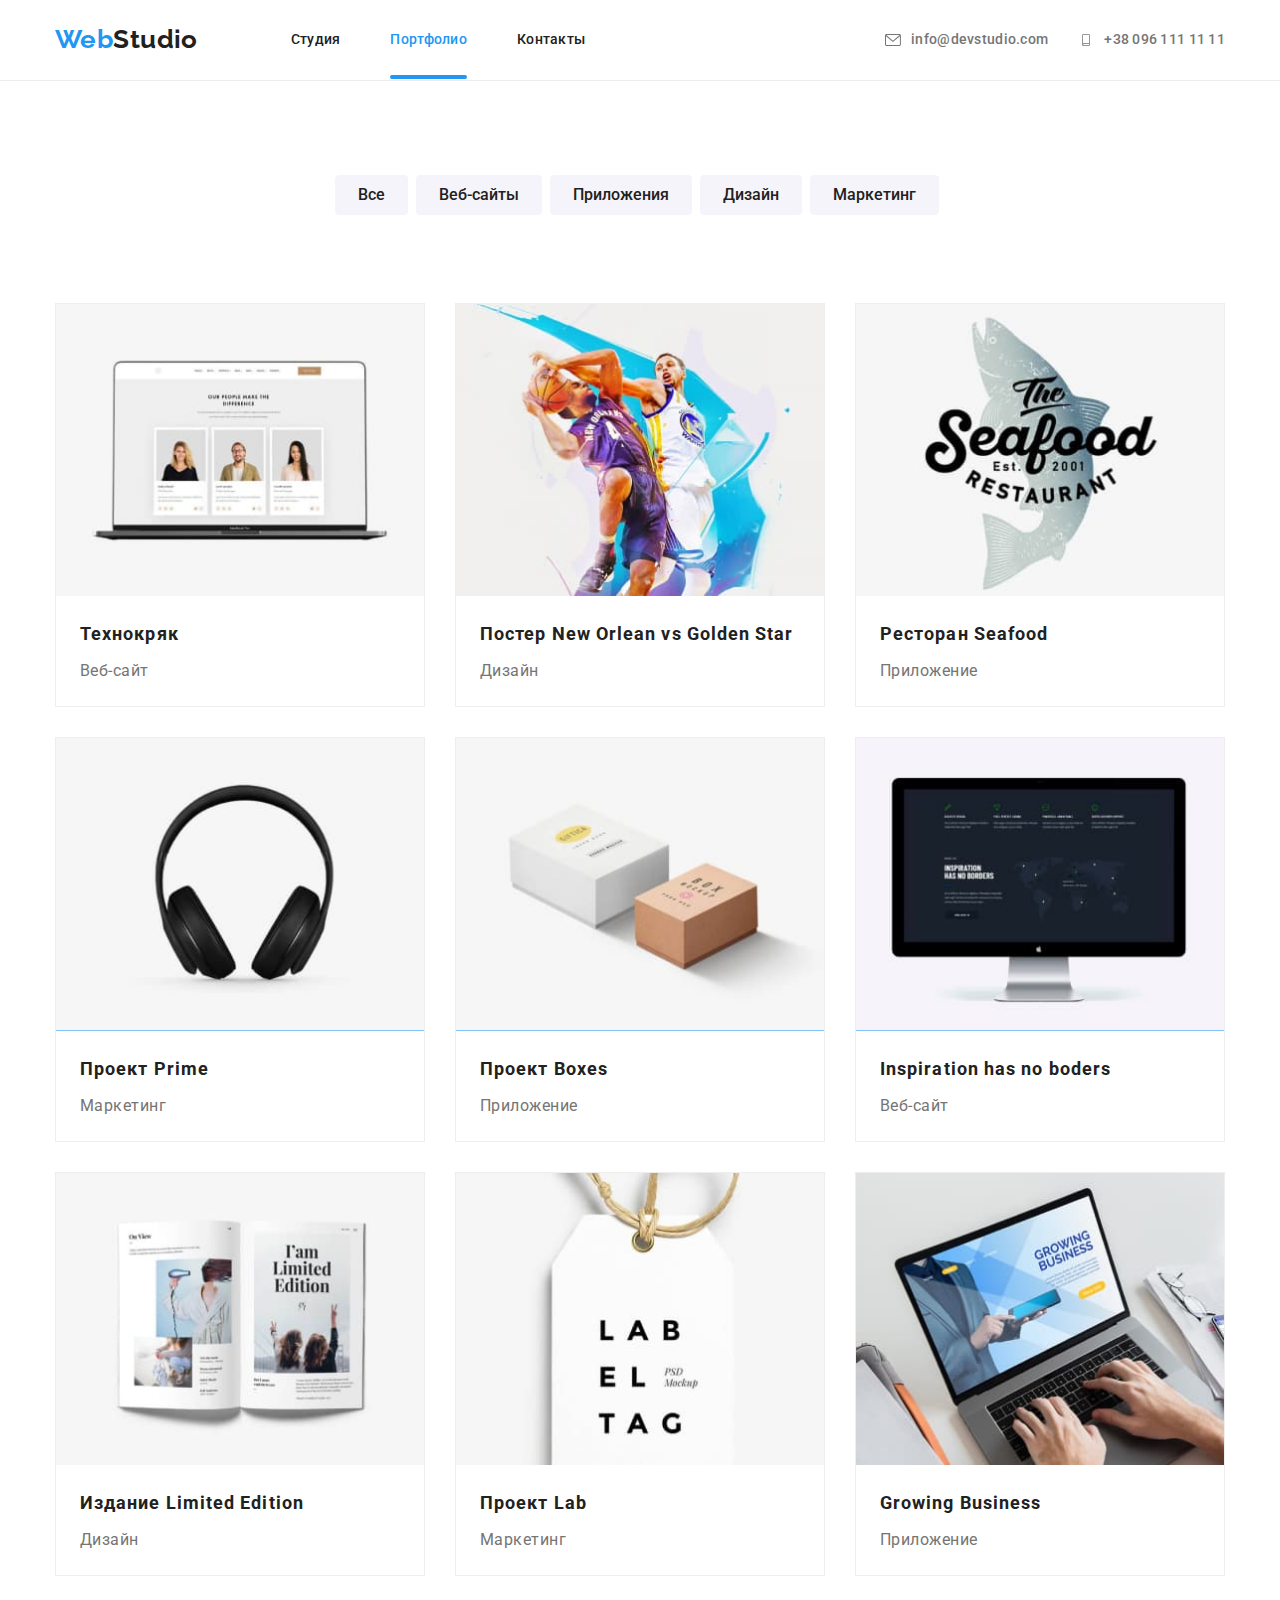
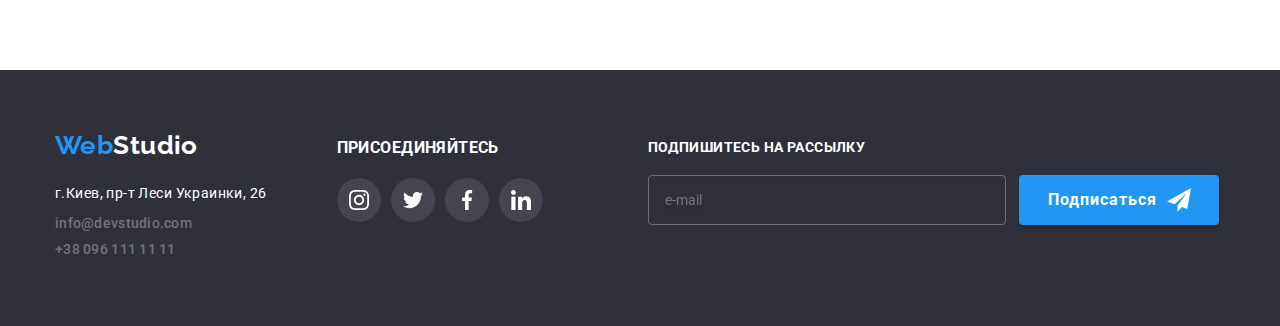
==== commit 0a2043e7: "cut css to scss" ====
--- a/portfolio.html
+++ b/portfolio.html
@@ -305,14 +305,10 @@
                     </address>
                     <ul class="footer-contacts">
                         <li>
-                            <a href="mailto:info@devstudio.com" class="mail"
-                                >info@devstudio.com</a
-                            >
-                        </li>
-                        <li>
-                            <a href="tel:+380961111111" class="mobile"
-                                >+38 096 111 11 11</a
-                            >
+                            <a href="mailto:info@devstudio.com" class="mail">info@devstudio.com</a>
+                        </li>
+                        <li>
+                            <a href="tel:+380961111111" class="mobile">+38 096 111 11 11</a>
                         </li>
                     </ul>
                 </div>
@@ -321,57 +317,44 @@
                     <ul class="footer-social-link">
                         <li class="social-link">
                             <a href="#" class="icon">
-                                <svg width="20px" height="20px">
-                                    <use
-                                        href="./images/sprite.svg#icon-instagram"
-                                    ></use>
+                                <svg width="20" height="20">
+                                    <use href="./images/sprite.svg#icon-instagram"></use>
                                 </svg>
                             </a>
                         </li>
                         <li class="social-link">
                             <a href="#" class="icon">
-                                <svg width="20px" height="20px">
-                                    <use
-                                        href="./images/sprite.svg#icon-twitter"
-                                    ></use>
+                                <svg width="20" height="20">
+                                    <use href="./images/sprite.svg#icon-twitter"></use>
                                 </svg>
                             </a>
                         </li>
                         <li class="social-link">
                             <a href="#" class="icon">
-                                <svg width="20px" height="20px">
-                                    <use
-                                        href="./images/sprite.svg#icon-facebook"
-                                    ></use>
+                                <svg width="20" height="20">
+                                    <use href="./images/sprite.svg#icon-facebook"></use>
                                 </svg>
                             </a>
                         </li>
                         <li class="social-link">
                             <a href="#" class="icon">
-                                <svg width="20px" height="20px">
-                                    <use
-                                        href="./images/sprite.svg#icon-linkedin"
-                                    ></use>
+                                <svg width="20" height="20">
+                                    <use href="./images/sprite.svg#icon-linkedin"></use>
                                 </svg>
                             </a>
                         </li>
                     </ul>
                 </div>
                 <div class="subscribe">
-                    <b>Подпишитесь на рассылку</b>
+                    <h3>Подпишитесь на рассылку</h3>
                     <form action="#" class="footer-subscribe">
-                        <input
-                            type="email"
-                            class="mail-footer-input"
-                            name="subscription"
-                            placeholder="e-mail"
-                        />
-                        <button type="submit" class="button mail-footer-btn">
+                        <input type="email" class="mail-footer-input" name="subscription" placeholder="e-mail" />
+                        <button type="submit" class="mail-footer-btn">
                             Подписаться
+                            <svg class="plane-icon" width="24" height="24">
+                                <use href="./images/sprite.svg#icon-plane"></use>
+                            </svg>
                         </button>
-                        <svg class="plane-icon" width="24" height="24">
-                            <use href="./images/sprite.svg#icon-plane"></use>
-                        </svg>
                     </form>
                 </div>
             </div>
--- a/css/main.css
+++ b/css/main.css
@@ -728,4 +728,423 @@
     line-height: 1.1;
     color: var(--secondary-font-color);
 }
+
+.group-social {
+    margin-top: 16px;
+    display: -webkit-box;
+    display: -ms-flexbox;
+    display: flex;
+    border-radius: 50%;
+    padding-left: 32px;
+    padding-right: 32px;
+    -webkit-box-pack: justify;
+    -ms-flex-pack: justify;
+    justify-content: space-between;
+}
+
+.social-link {
+    width: 44px;
+    height: 44px;
+    display: -webkit-box;
+    display: -ms-flexbox;
+    display: flex;
+    -webkit-box-pack: center;
+    -ms-flex-pack: center;
+    justify-content: center;
+    -webkit-box-align: center;
+    -ms-flex-align: center;
+    align-items: center;
+    border-radius: 50%;
+    -webkit-transition-property: var(--background-color);
+    transition-property: var(--background-color);
+    -webkit-transition-duration: var(--trans-duration);
+    transition-duration: var(--trans-duration);
+    -webkit-transition-timing-function: var(--cubik);
+    transition-timing-function: var(--cubik);
+}
+
+.social-link a {
+    width: 100%;
+    display: -webkit-box;
+    display: -ms-flexbox;
+    display: flex;
+    -webkit-box-pack: center;
+    -ms-flex-pack: center;
+    justify-content: center;
+    -webkit-box-align: center;
+    -ms-flex-align: center;
+    align-items: center;
+    margin: auto;
+    border-radius: 50%;
+    height: 100%;
+}
+
+.icon {
+    display: -webkit-box;
+    display: -ms-flexbox;
+    display: flex;
+    -webkit-box-pack: center;
+    -ms-flex-pack: center;
+    justify-content: center;
+    -webkit-box-align: center;
+    -ms-flex-align: center;
+    align-items: center;
+    width: 100%;
+    height: 100%;
+}
+
+.social-link svg {
+    fill: #afb1b8;
+    -webkit-transition-property: fill;
+    transition-property: fill;
+    -webkit-transition-duration: var(--trans-duration);
+    transition-duration: var(--trans-duration);
+}
+
+.social-link:hover {
+    background-color: var(--accent-color);
+}
+
+.social-link:hover svg {
+    fill: #ffffff;
+}
+
+.icon:focus {
+    background-color: var(--accent-color);
+}
+
+.icon:focus svg {
+    fill: #ffffff;
+}
+
+.mail svg {
+    width: 16px;
+    height: 12px;
+    fill: var(--secondary-font-color);
+    margin-right: 10px;
+    -webkit-transition-property: fill;
+    transition-property: fill;
+    -webkit-transition-timing-function: var(--cubik);
+    transition-timing-function: var(--cubik);
+    -webkit-transition-duration: var(--trans-duration);
+    transition-duration: var(--trans-duration);
+}
+
+.mail:hover svg {
+    fill: var(--accent-color);
+}
+
+.mail:focus {
+    outline: none;
+    color: var(--accent-color);
+}
+
+.mail:focus svg {
+    fill: var(--accent-color);
+}
+
+.mobile svg {
+    width: 16px;
+    height: 12px;
+    fill: var(--secondary-font-color);
+    margin-right: 10px;
+    -webkit-transition-property: fill;
+    transition-property: fill;
+    -webkit-transition-timing-function: var(--cubik);
+    transition-timing-function: var(--cubik);
+    -webkit-transition-duration: var(--trans-duration);
+    transition-duration: var(--trans-duration);
+}
+
+.mobile:hover svg {
+    fill: var(--accent-color);
+}
+
+.mobile:focus {
+    outline: none;
+    color: var(--accent-color);
+}
+
+.mobile:focus svg {
+    fill: var(--accent-color);
+}
+
+.footer-flex {
+    display: -webkit-box;
+    display: -ms-flexbox;
+    display: flex;
+}
+
+.connect {
+    margin-left: 70px;
+    text-transform: uppercase;
+    color: #ffffff;
+    font-size: 14px;
+    line-height: 1.14;
+    letter-spacing: 0.03em;
+    padding-top: 9px;
+}
+
+.connect h3 {
+    margin-bottom: 20px;
+}
+
+.footer-social-link {
+    display: -webkit-box;
+    display: -ms-flexbox;
+    display: flex;
+}
+
+.footer-social-link li {
+    margin-right: 10px;
+}
+
+.footer-social-link a {
+    background-color: rgba(255, 255, 255, 0.1);
+}
+
+.footer-social-link svg {
+    fill: #ffffff;
+}
+
+.mail-footer-input {
+    width: 358px;
+    height: 50px;
+    color: var(--second-accent-color);
+    border: 1px solid rgba(255, 255, 255, 0.3);
+    -webkit-filter: drop-shadow(0px 4px 4px rgba(0, 0, 0, 0.15));
+    filter: drop-shadow(0px 4px 4px rgba(0, 0, 0, 0.15));
+    border-radius: 4px;
+    background-color: transparent;
+    padding: 15px 0 15px 16px;
+}
+
+.footer-subscribe {
+    padding: 0;
+}
+
+.subscribe {
+    margin-left: 95px;
+}
+
+.subscribe h3 {
+    font-weight: bold;
+    font-size: 14px;
+    line-height: 16px;
+    letter-spacing: 0.03em;
+    text-transform: uppercase;
+    color: #ffffff;
+    padding-top: 9px;
+    padding-bottom: 20px;
+}
+
+.mail-footer-btn {
+    width: 200px;
+    height: 50px;
+    background: #2196f3;
+    -webkit-box-shadow: 0px 4px 4px rgba(0, 0, 0, 0.15);
+    box-shadow: 0px 4px 4px rgba(0, 0, 0, 0.15);
+    border-radius: 4px;
+    border: none;
+    outline: none;
+    font-weight: bold;
+    font-size: 16px;
+    line-height: 1.87;
+    text-align: left;
+    letter-spacing: 0.06em;
+    color: #ffffff;
+    position: relative;
+    padding-left: 29px;
+    margin-left: 10px;
+}
+
+.mail-footer-btn svg {
+    position: absolute;
+    width: 24px;
+    height: 24px;
+    fill: #ffffff;
+    margin-left: 10px;
+    margin-top: 3px;
+}
+
+.backdrop {
+    position: fixed;
+    top: 0;
+    bottom: 0;
+    width: 100vw;
+    height: 100vh;
+    background-color: rgba(0, 0, 0, 0.2);
+    -webkit-transition: opacity 250ms cubic-bezier(0.4, 0, 0.2, 1);
+    transition: opacity 250ms cubic-bezier(0.4, 0, 0.2, 1);
+}
+
+.modal-screen {
+    position: absolute;
+    width: 528px;
+    height: 580px;
+    background-color: #ffffff;
+    top: 50%;
+    left: 50%;
+    -webkit-transform: translate(-50%, -50%);
+    transform: translate(-50%, -50%);
+    -webkit-box-shadow: 0 1px 3px rgba(0, 0, 0, 0.12),
+        0 1px 1px rgba(0, 0, 0, 0.14), 0 2px 1px rgba(0, 0, 0, 0.2);
+    box-shadow: 0 1px 3px rgba(0, 0, 0, 0.12), 0 1px 1px rgba(0, 0, 0, 0.14),
+        0 2px 1px rgba(0, 0, 0, 0.2);
+    border-radius: 4px;
+    padding: 40px;
+}
+
+.close-btn {
+    position: absolute;
+    top: 8px;
+    right: 8px;
+    width: 30px;
+    height: 30px;
+    background: transparent;
+    border-radius: 50%;
+    border: 1px, solid, rgba(0, 0, 0, 0.1);
+}
+
+.is-hidden {
+    opacity: 0;
+    visibility: hidden;
+    pointer-events: none;
+}
+
+.close-btn:focus {
+    outline: none;
+}
+
+.modal-form {
+    display: -webkit-box;
+    display: -ms-flexbox;
+    display: flex;
+    -webkit-box-orient: vertical;
+    -webkit-box-direction: normal;
+    -ms-flex-direction: column;
+    flex-direction: column;
+}
+
+.modal-form-field {
+    position: relative;
+}
+
+.modal-form-input {
+    width: 100%;
+    height: 40px;
+    border: 1px solid rgba(33, 33, 33, 0.2);
+    border-radius: 4px;
+    padding-left: 42px;
+    -webkit-transition: border-color 250ms linear;
+    transition: border-color 250ms linear;
+}
+
+.modal-form-input:focus {
+    outline: none;
+    border-color: var(--accent-color);
+}
+
+.modal-form-input:focus + .modal-form-icon {
+    fill: var(--accent-color);
+}
+
+.icon-input {
+    position: relative;
+}
+
+.modal-form-icon {
+    position: absolute;
+    top: 0;
+    left: 0;
+    width: 18px;
+    height: 18px;
+    margin-top: 14px;
+    margin-bottom: 14px;
+    margin-left: 15px;
+    -webkit-transition: background-color 250ms linear;
+    transition: background-color 250ms linear;
+}
+
+.modal-form-message {
+    width: 100%;
+    height: 120px;
+    border: 1px solid rgba(33, 33, 33, 0.2);
+    border-radius: 4px;
+    padding: 12px 16px;
+    resize: none;
+    -webkit-transition: 250ms border-color cubic-bezier(0.4, 0, 0.2, 1);
+    transition: 250ms border-color cubic-bezier(0.4, 0, 0.2, 1);
+}
+
+.modal-form-message::-webkit-input-placeholder {
+    color: rgba(117, 117, 117, 0.5);
+}
+
+.modal-form-message:-ms-input-placeholder {
+    color: rgba(117, 117, 117, 0.5);
+}
+
+.modal-form-message::-ms-input-placeholder {
+    color: rgba(117, 117, 117, 0.5);
+}
+
+.modal-form-message::placeholder {
+    color: rgba(117, 117, 117, 0.5);
+}
+
+.modal-form-message:focus {
+    outline: none;
+    border: 1px solid var(--accent-color);
+}
+
+.check-label {
+    display: -webkit-box;
+    display: -ms-flexbox;
+    display: flex;
+    -webkit-box-align: center;
+    -ms-flex-align: center;
+    align-items: center;
+}
+
+.check-label::before {
+    display: block;
+    content: '';
+    width: 16px;
+    height: 16px;
+    border: 1px solid #000000;
+    cursor: pointer;
+    margin-right: 8px;
+}
+
+.modal-form-term:checked + .check-label::before {
+    background-image: url('../images/icon check.svg');
+    background-position: center;
+}
+
+.modal-form-term:focus + .check-label::before {
+    -webkit-box-shadow: 0 0 0 2px var(--accent-color);
+    box-shadow: 0 0 0 2px var(--accent-color);
+}
+
+.modal-form-btn {
+    width: 200px;
+    height: 50px;
+    background: #2196f3;
+    -webkit-box-shadow: 0px 4px 4px rgba(0, 0, 0, 0.15);
+    box-shadow: 0px 4px 4px rgba(0, 0, 0, 0.15);
+    border-radius: 4px;
+    color: white;
+    border: none;
+    text-align: center;
+    margin: 0 auto;
+    display: block;
+}
+
+.modal-form-btn:hover,
+.modal-form-btn:focus {
+    outline: none;
+    background-color: var(--accent-color);
+    color: #ffffff;
+}
 /*# sourceMappingURL=main.css.map */
